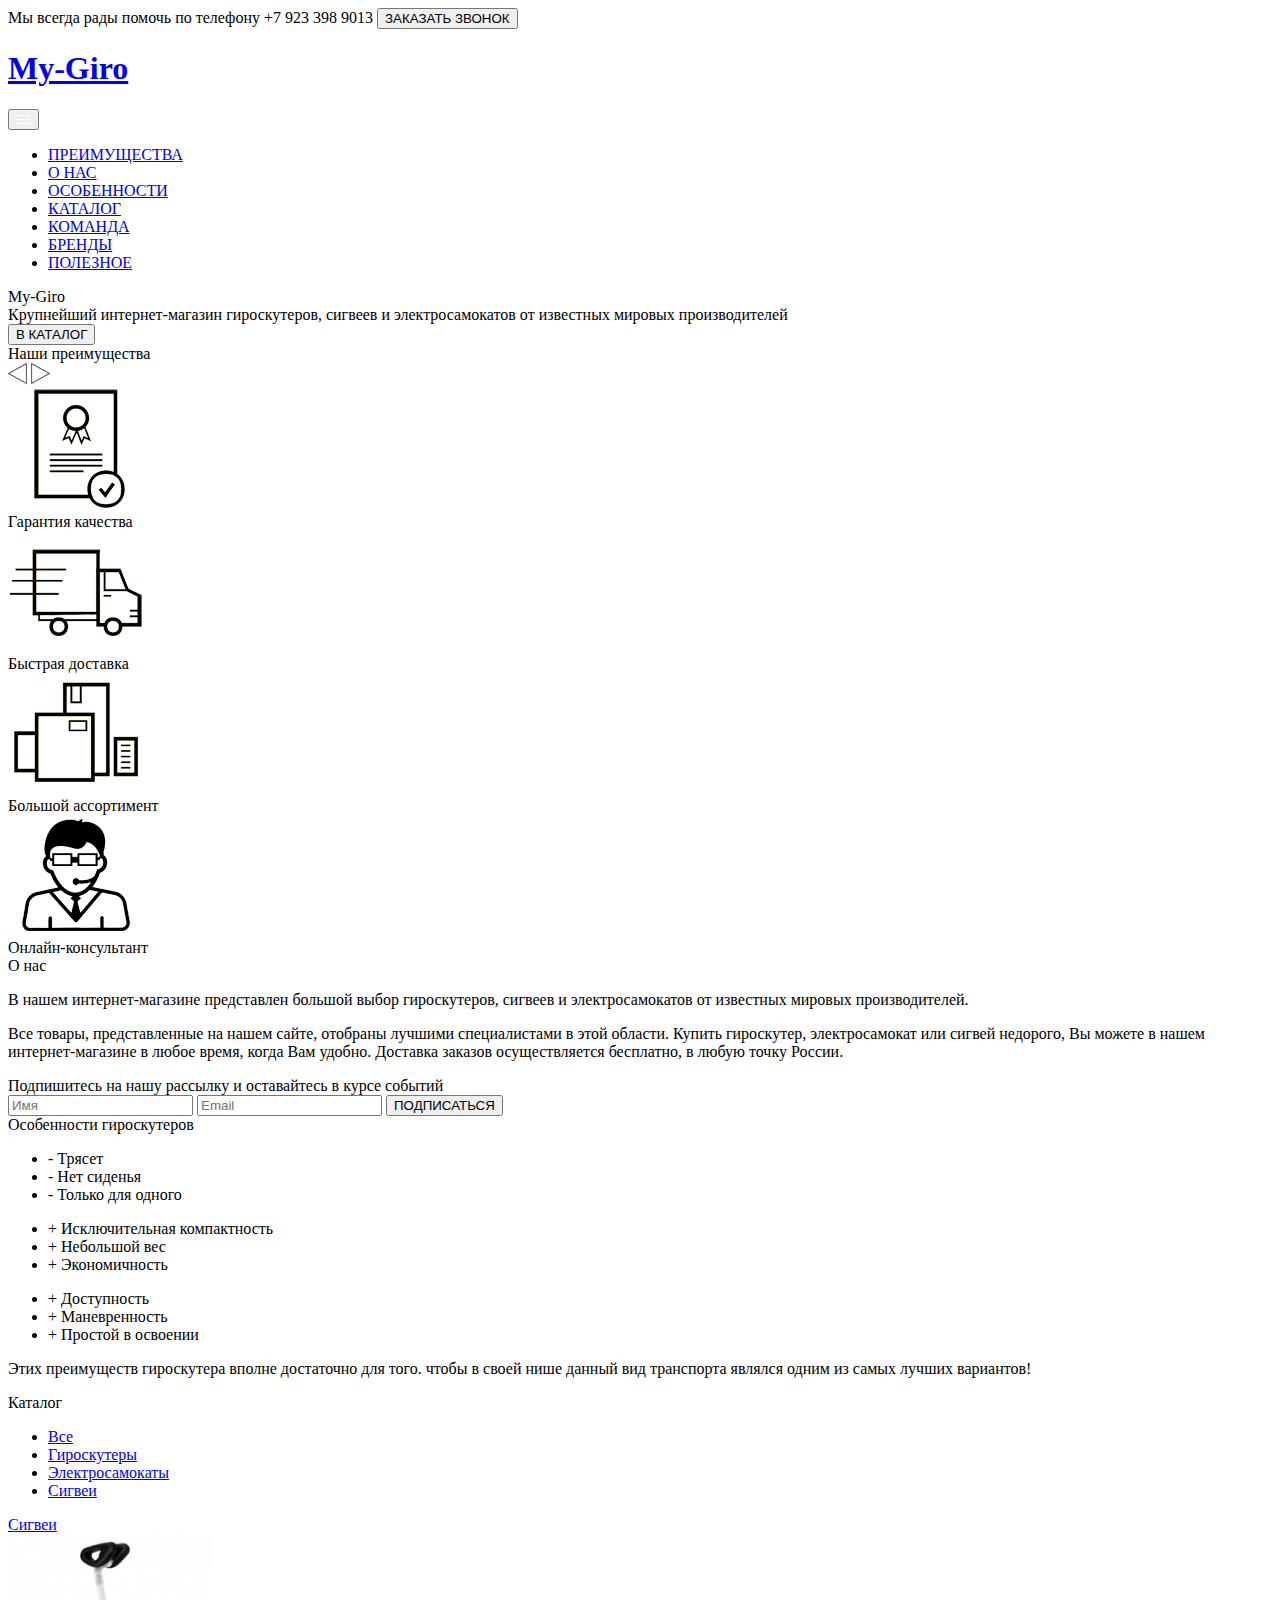
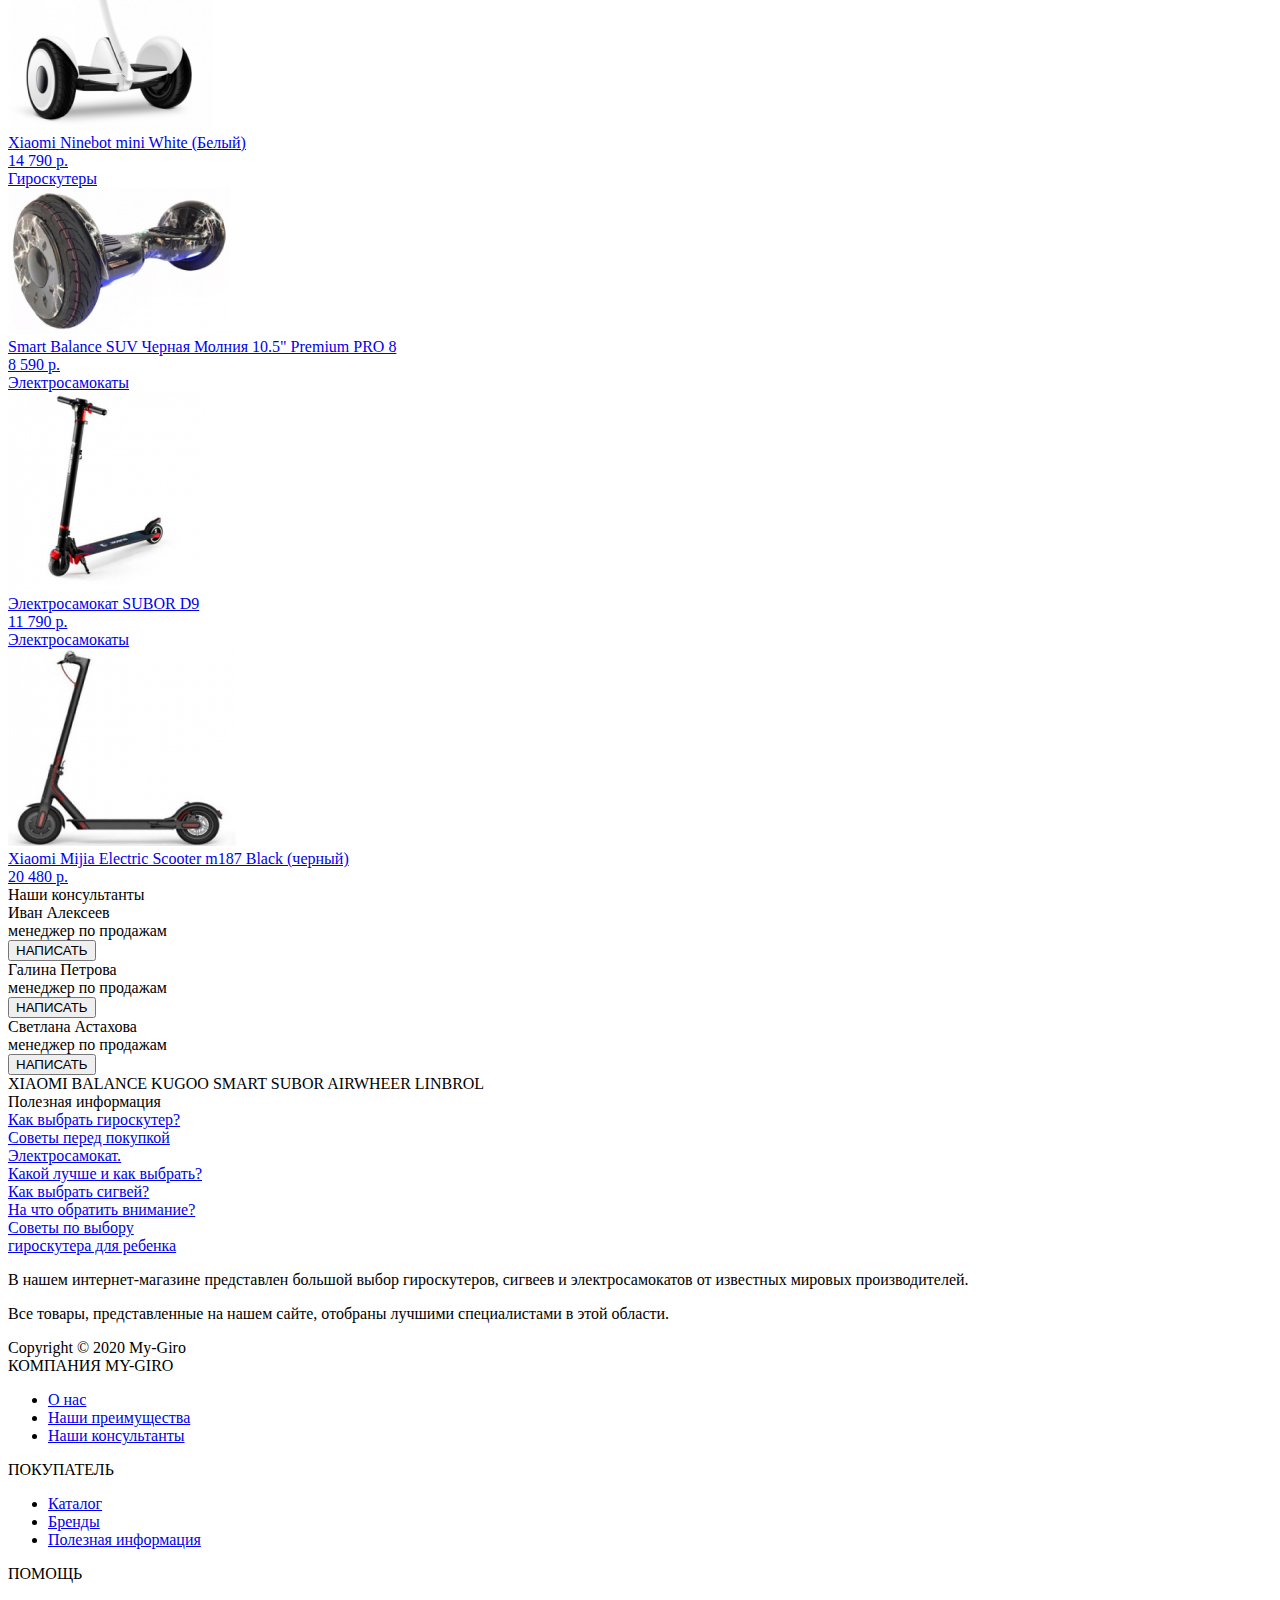
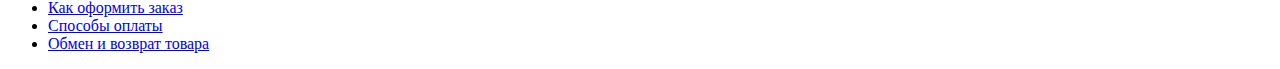
==== index.html @ ec03e269 "main" ====
<!DOCTYPE html>
<html lang="ru">

<head>
    <meta charset="UTF-8">
    <meta http-equiv="X-UA-Compatible" content="IE=edge">
    <meta name="viewport" content="width=device-width, initial-scale=1.0">
    <title>My-Giro</title>
    <link rel="preconnect" href="https://fonts.googleapis.com">
    <link rel="preconnect" href="https://fonts.gstatic.com" crossorigin>
    <link href="https://fonts.googleapis.com/css2?family=Open+Sans:wght@300&display=swap" rel="stylesheet">
    <link rel="stylesheet" href="CSS/normalize.css">
    <link rel="stylesheet" href="CSS/style.css">
</head>

<body>
    <header class="header">
        <div class="shadows">
            <div class="head1 container">
                <span> Мы всегда рады помочь по телефону +7 923 398 9013</span>
                <a href="#"><button class="button-1 linked1">ЗАКАЗАТЬ ЗВОНОК</button></a>
            </div>
        </div>

        <div class="head2 container">
            <a class="LogoName" href="#">
                <h1>My-Giro</h1>
            </a>
            <nav class="new">
                <button class="m-menu">
                    <svg width="15" height="9" viewBox="0 0 15 9" fill="none" xmlns="http://www.w3.org/2000/svg">
                      <line y1="0.5" x2="15" y2="0.5" stroke="white"/>
                      <line y1="4.5" x2="15" y2="4.5" stroke="white"/>
                      <line y1="8.5" x2="15" y2="8.5" stroke="white"/>
                    </svg>
                  </button>
                <ul class="menu">
                    <li class="menu-item">
                        <a href="#Наши_преимущества" class="menu-link linked">ПРЕИМУЩЕСТВА</a>
                    </li>
                    <li class="menu-item">
                        <a href="#О_нас" class="menu-link linked">О НАС</a>
                    </li>
                    <li class="menu-item">
                        <a href="#Особенности_гироскутеров" class="menu-link linked">ОСОБЕННОСТИ</a>
                    </li>
                    <li class="menu-item">
                        <a href="#Каталог" class="menu-link linked">КАТАЛОГ</a>
                    </li>
                    <li class="menu-item">
                        <a href="#Наши_консультанты" class="menu-link linked">КОМАНДА</a>
                    </li>
                    <li class="menu-item">
                        <a href="#Бренды" class="menu-link linked">БРЕНДЫ</a>
                    </li>
                    <li class="menu-item">
                        <a href="#Полезная_информация" class="menu-link linked">ПОЛЕЗНОЕ</a>
                    </li>
                </ul>
            </nav>
        </div>
    </header>

    <main class="main">
        <section-1>
            <div class="background-gyro">
                <div class="text-1">
                    <div class="firm">My-Giro</div>
                    <div class="firm-description"> Крупнейший интернет-магазин гироскутеров, сигвеев и электросамокатов
                    от известных мировых производителей</div>
                    <div class="button-catalog">
                        <a href="#Каталог"><button class="button-2 linked2">В КАТАЛОГ</button></a>
                    </div>
                </div>
            </div>
        </section-1>


        <section-2>
            <div class="text-2 container"> 
                <a name="Наши_преимущества">Наши преимущества</a>
                <div>
                    <a href="#"><img class="vector" src="img/VectorLeft.png" alt=""></a>
                    <a href="#"><img class="vector" src="img/VectorRight.png" alt=""></a>
                </div>                
            </div>
            <div class="advantages container">
            <div>
             <img class="icon-img" src="img/kachestvo.png" alt="Гарантия">
            <div class="advantages-description">Гарантия качества</div>
             </div>
            <div>
                <img class="icon-img" src="img/dostavka.png" alt="Доставка">
            <div class="advantages-description">Быстрая доставка</div>
            </div>
            <div>
            <img class="icon-img" src="img/assortiment.png" alt="Ассортимент">
            <div class="advantages-description">Большой ассортимент</div>
            </div>
            <div>
            <img class="icon-img" src="img/consultant.png" alt="Консультант">
            <div class="advantages-description">Онлайн-консультант</div>
            </div>
            </div>
    </section-2>
        
 
    <section-3 class="section-3 container">  
        <div class="about-us"><a name ="О_нас">О нас</a></div>   

        <div class="description-about-us container">
        <p>В нашем интернет-магазине представлен большой выбор гироскутеров, сигвеев и электросамокатов от известных мировых производителей.</p>
        <p>Все товары, представленные на нашем сайте, отобраны лучшими специалистами в этой области. Купить
        гироскутер,
        электросамокат или сигвей недорого, Вы можете в нашем интернет-магазине в любое время, когда Вам удобно.
        Доставка заказов осуществляется бесплатно, в любую точку России.</p>
         </div>
    </section-3>

    <section-4  class="section-4">
        <div class="align container">
            <span class="mailing">
                Подпишитесь на нашу рассылку
                и оставайтесь в курсе событий
            </span>
            <div class="subscribe">
                <input type="text" class="EnterField" placeholder="Имя">
                <input type="text" class="EnterField" placeholder="Email">
                <a href="#"><button class="button-3">ПОДПИСАТЬСЯ</button> </a>
            </div>
        </div>
    </section-4>
        

    <section-5 class="container">
        <div>
        <a class="features" name="Особенности_гироскутеров">Особенности гироскутеров</a>
    </div>
    <div class="plus-and-minus">
        <div>
            <ul class="text-3">
                <li>- Трясет</li>
                <li>- Нет сиденья</li>
                <li>- Только для одного</li>
            </ul>
        </div>
        <div>
            <ul class="text-3">
                <li>+ Исключительная компактность</li>
                <li>+ Небольшой вес</li>
                <li>+ Экономичность</li>
            </ul>
        </div>
        <div>
            <ul class="text-3">
                <li>+ Доступность</li>
                <li>+ Маневренность</li>
                <li>+ Простой в освоении</li>
            </ul>
        </div>
    </div>
    <div class="description-features">
        <p>Этих преимуществ гироскутера вполне достаточно для
            того. чтобы в своей нише данный вид транспорта
            являлся одним из самых лучших вариантов!</p>
    </div>
    </section-5>
    
    <section-6 class="container">
        <div class="background-1">
            <div class="align-1">
                <a class="catalog" name="Каталог">Каталог</a>
                <ul class="menu-2">
                    <li class="menu-item"><a href="#" class="menu-font linked">Все</a></li>
                    <li class="menu-item"><a href="#" class="menu-font linked">Гироскутеры</a></li>
                    <li class="menu-item"><a href="#" class="menu-font linked">Электросамокаты</a></li>
                    <li class="menu-item"><a href="#" class="menu-font linked">Сигвеи</a></li>
                </ul>
            </div>
        </div>
        <div class="background-2">
            <div class="menu-product">
                <div class="product1 shadows-2 products">
                    <a href="#">
                        <div class="name-product align-4">Сигвеи</div>
                        <div class="img-product"><img src="img/1-1.png" alt=""></div>
                        <div class="description-product">Xiaomi Ninebot mini White (Белый)</div>
                        <div class="price-product">14 790 р.</div>
                    </a>
                </div>
                <div class="product2 shadows-2 products">
                    <a href="#">
                        <div class="name-product align-5">Гироскутеры</div>
                        <div class="img-product img2"><img src="img/1-2.png" alt=""></div>
                        <div class="description-product">Smart Balance SUV Черная Молния 10.5" Premium PRO 8</div>
                        <div class="price-product">8 590 р.</div>
                    </a>
                </div>
                <div class="product2 shadows-2 products">
                    <a href="#">
                        <div class="name-product align-6">Электросамокаты</div>
                        <div class="img-product"><img src="img/1-3.png" alt=""></div>
                        <div class="description-product">Электросамокат SUBOR D9</div>
                        <div class="price-product">11 790 р.</div>
                    </a>
                </div>
                <div class="product3 shadows-2 products">
                    <a href="#">
                        <div class="name-product align-6">Электросамокаты</div>
                        <div class="img-product img4"><img src="img/1-4.png" alt=""></div>
                        <div class="description-product">Xiaomi Mijia Electric Scooter m187 Black (черный)</div>
                        <div class="price-product">20 480 р.</div>
                    </a>
                </div>
                
            </div>
        </div>
    </section-6>
    
    <section-7 class="container ">
        <div>
            <a class="text-2" name="Наши_консультанты">Наши консультанты</a>
        </div>
        <div class="consultant">
            <div class="people">
                <div class="photo-consultant bg-1"></div>
                <div class="information-consultant">
                        <div>Иван Алексеев</div>
                        <div class="position-consultant">менеджер по продажам</div>
                        <a href="#"><button class="button-4 linked4">НАПИСАТЬ</button></a>
                </div>
            </div>
            <div class="people">
                <div class="photo-consultant bg-2"></div>
                    <div class="information-consultant">
                    <div> Галина Петрова</div>
                        <div class="position-consultant">менеджер по продажам</div>
                        <a href="#"> <button class="button-4 linked4">НАПИСАТЬ</button></a>
                    </div>
            </div>
            <div class="people">
                <div class="photo-consultant bg-3"></div>
                <div class="information-consultant">
                    <div>Светлана Астахова</div>
                    <div class="position-consultant">менеджер по продажам</div>
                    <a href="#"> <button class="button-4 linked4">НАПИСАТЬ</button></a>
                </div>
            </div>
        </div> 
    </section-7>

    <section-8 class="brend">
        <a name="Бренды"></a>
        <span>XIAOMI</span>
        <span>BALANCE</span>
        <span>KUGOO</span>
        <span>SMART</span>
        <span>SUBOR</span>
        <span>AIRWHEER</span>
        <span>LINBROL</span>
    </section-8>

    <section-9 class="container">
        <div>
            <a class="info" name="Полезная_информация">Полезная информация</a>
        </div>
        <div class="useful-info">
            <a href="#"> <div class="bg1">
                <div class="text-info">
                    <div>Как выбрать гироскутер?</div>
                    <div>Советы перед покупкой</div>
                </div>
            </div></a>
            <a href="#"><div class="bg2">
                <div class="text-info">
                    <div>Электросамокат.</div>
                    <div>Какой лучше и как выбрать?</div>
                </div>
            </div></a>
            <a href="#"><div class="bg3">
                <div class="text-info">
                    <div>Как выбрать сигвей?</div>
                    <div>На что обратить внимание?</div>
                </div>
            </div></a>
            <a href="#"> <div class="bg4">
                <div class="text-info">
                    <div>Советы по выбору</div>
                    <div>гироскутера для ребенка</div>
                </div>
            </div></a>
        </div>
    </section-9>
</main>


    <footer class="footer">   
        <div class="textleft">
            <div class="textone">
                <p>
                    В нашем интернет-магазине представлен большой
                    выбор гироскутеров, сигвеев и электросамокатов
                    от известных мировых производителей.</p> 
            </div>
            <div class="textone">
                <p>Все товары, представленные на нашем сайте,
                отобраны лучшими специалистами в этой области.</p>
                <div class="year">Copyright © 2020 My-Giro</div> 
            </div>
        </div>
        <div class="textright">
            
                <div class="paragraph-1">
                    <div class="footer-name">КОМПАНИЯ MY-GIRO</div>
                    <div class="footer-list">
                        <ul class="footer-menu">
                        <li class="footer-menu-item">
                            <a href="#О_нас" class="footer-menu-link linked">О нас</a>
                        </li>
                        <li class="footer-menu-item">
                            <a href="#Наши_преимущества" class="footer-menu-link">Наши преимущества</a>
                        </li>
                        <li class="footer-menu-item">
                            <a href="#Наши_консультанты" class="footer-menu-link">Наши консультанты</a>
                        </li>
                        </ul>
                    </div>
                </div>
                <div class="paragraph-1">
                    <div class="footer-name">ПОКУПАТЕЛЬ</div>
                    <div class="footer-list">
                    <ul class="footer-menu">
                        <li class="footer-menu-item">
                            <a href="#Каталог" class="footer-menu-link">Каталог</a>
                        </li>
                        <li class="footer-menu-item">
                            <a href="#Бренды" class="footer-menu-link">Бренды</a>
                        </li>
                        <li class="footer-menu-item">
                            <a href="#Полезная_информация" class="footer-menu-link">Полезная информация</a>
                        </li>   
                    </ul>
                    </div>
                </div>
                <div class="paragraph-1">
                    <div class="footer-name">ПОМОЩЬ</div>
                    <div class="footer-list">
                    <ul class="footer-menu">
                        <li class="footer-menu-item">
                            <a href="#" class="footer-menu-link">Как оформить заказ</a>
                        </li>
                        <li class="footer-menu-item">
                            <a href="#" class="footer-menu-link">Способы оплаты</a>
                        </li>
                        <li class="footer-menu-item">
                            <a href="#" class="footer-menu-link">Обмен и возврат товара</a>
                        </li>
                    </ul>
                    </div>
                </div>
                 
        </div>
          
    </footer>
    <script src="js/scripts.js"></script>
</body>
</body>
</html>
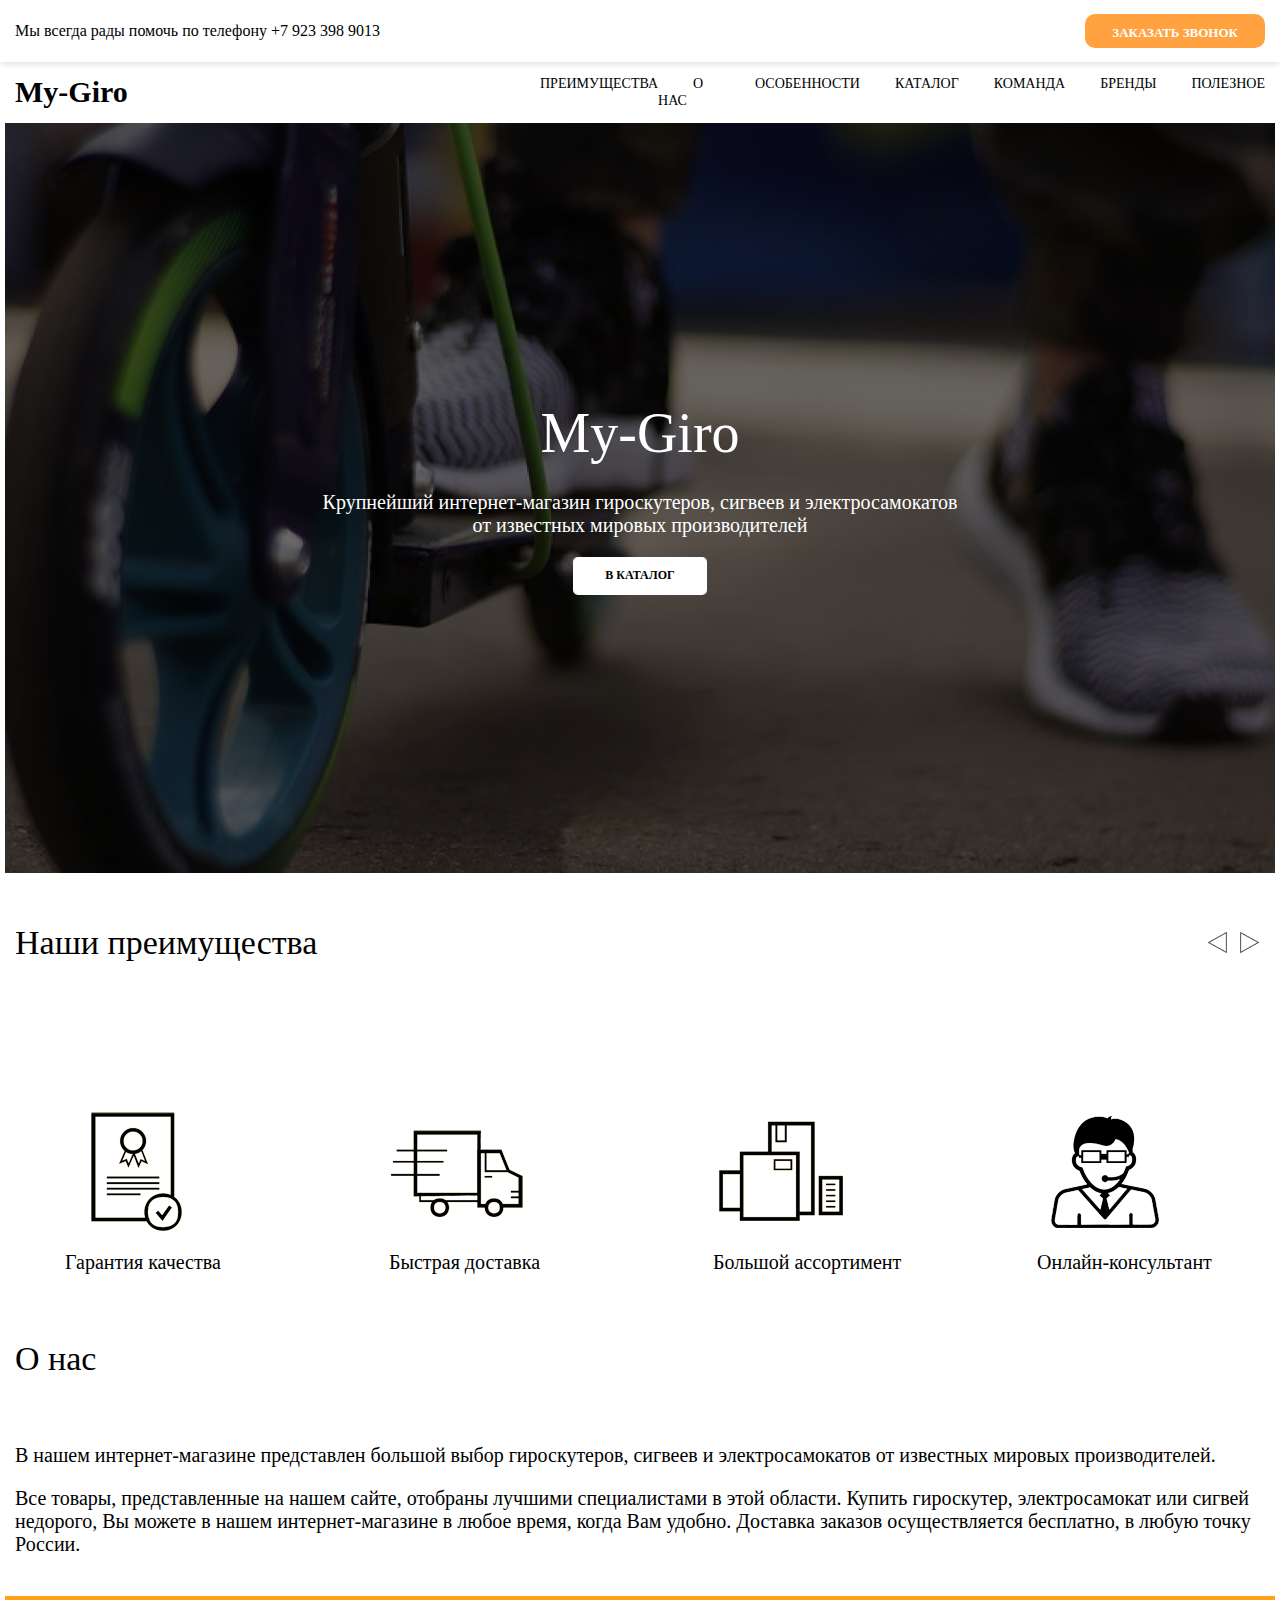
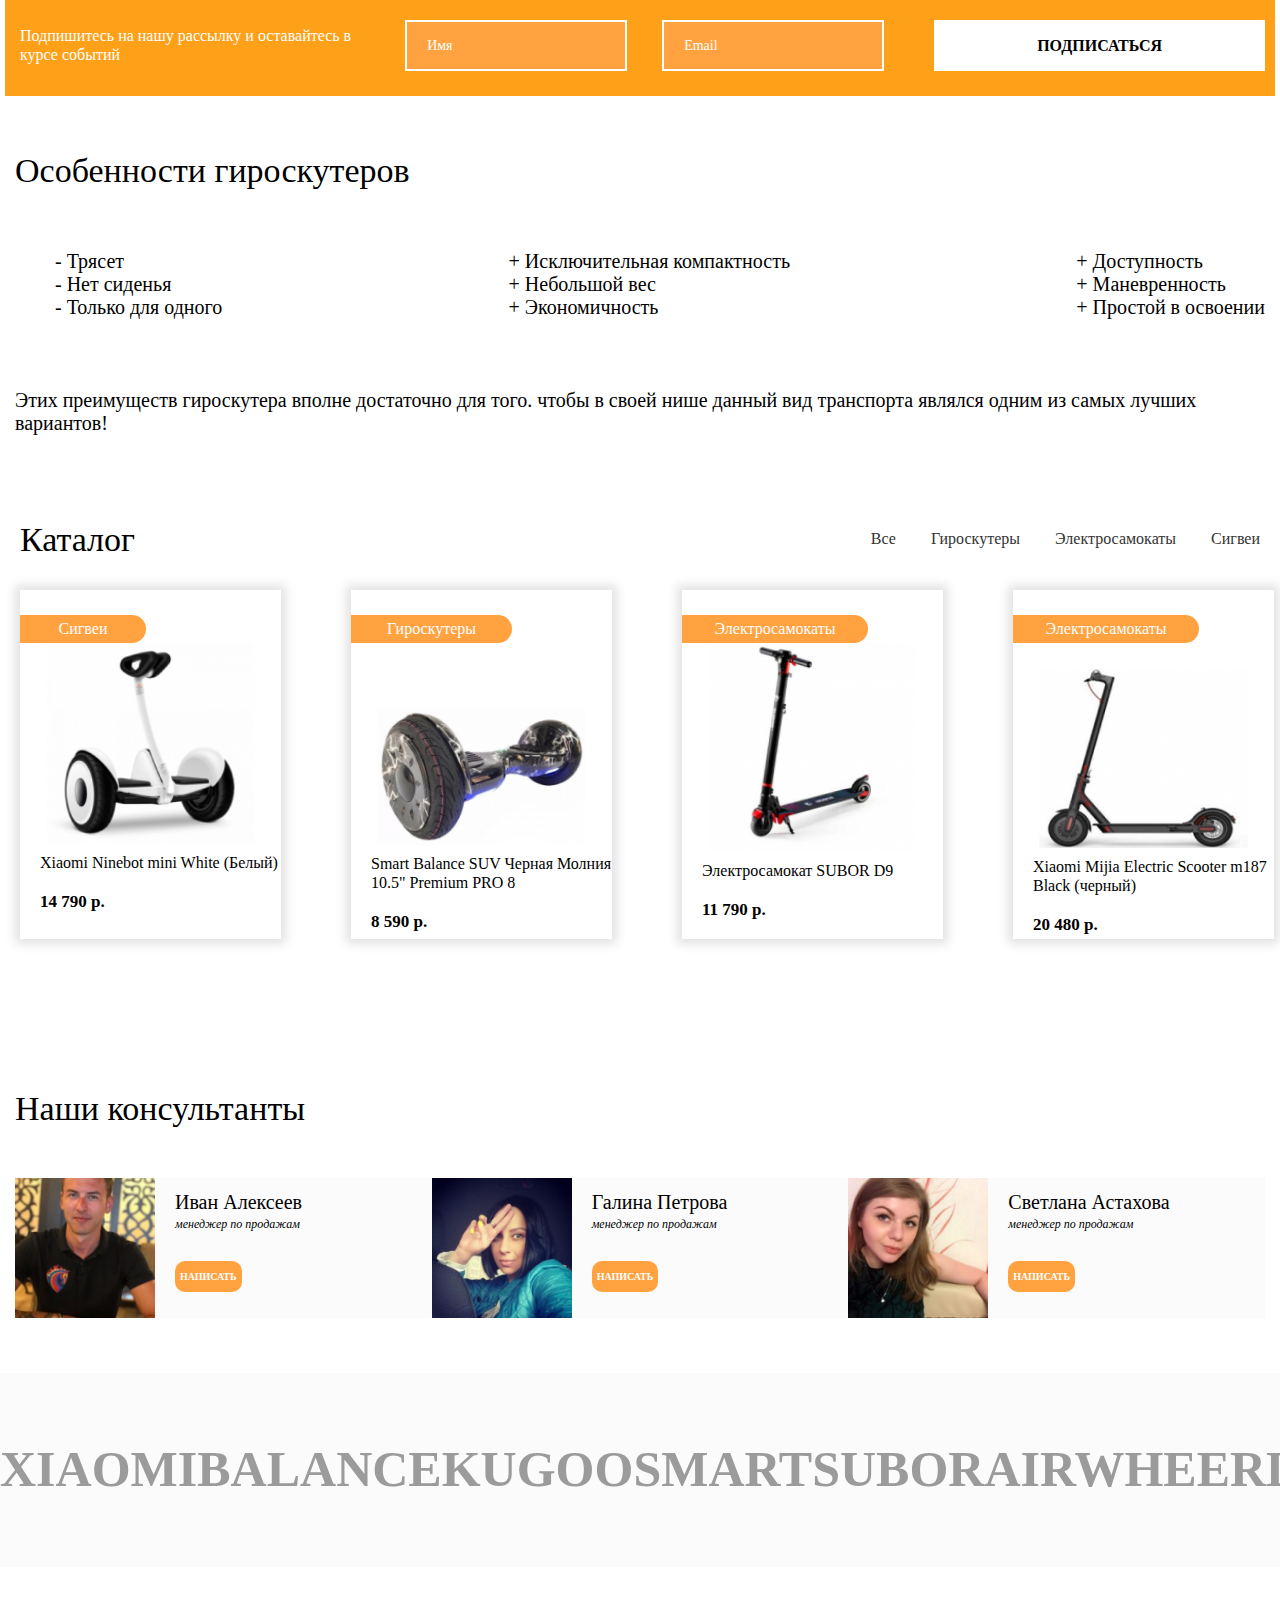
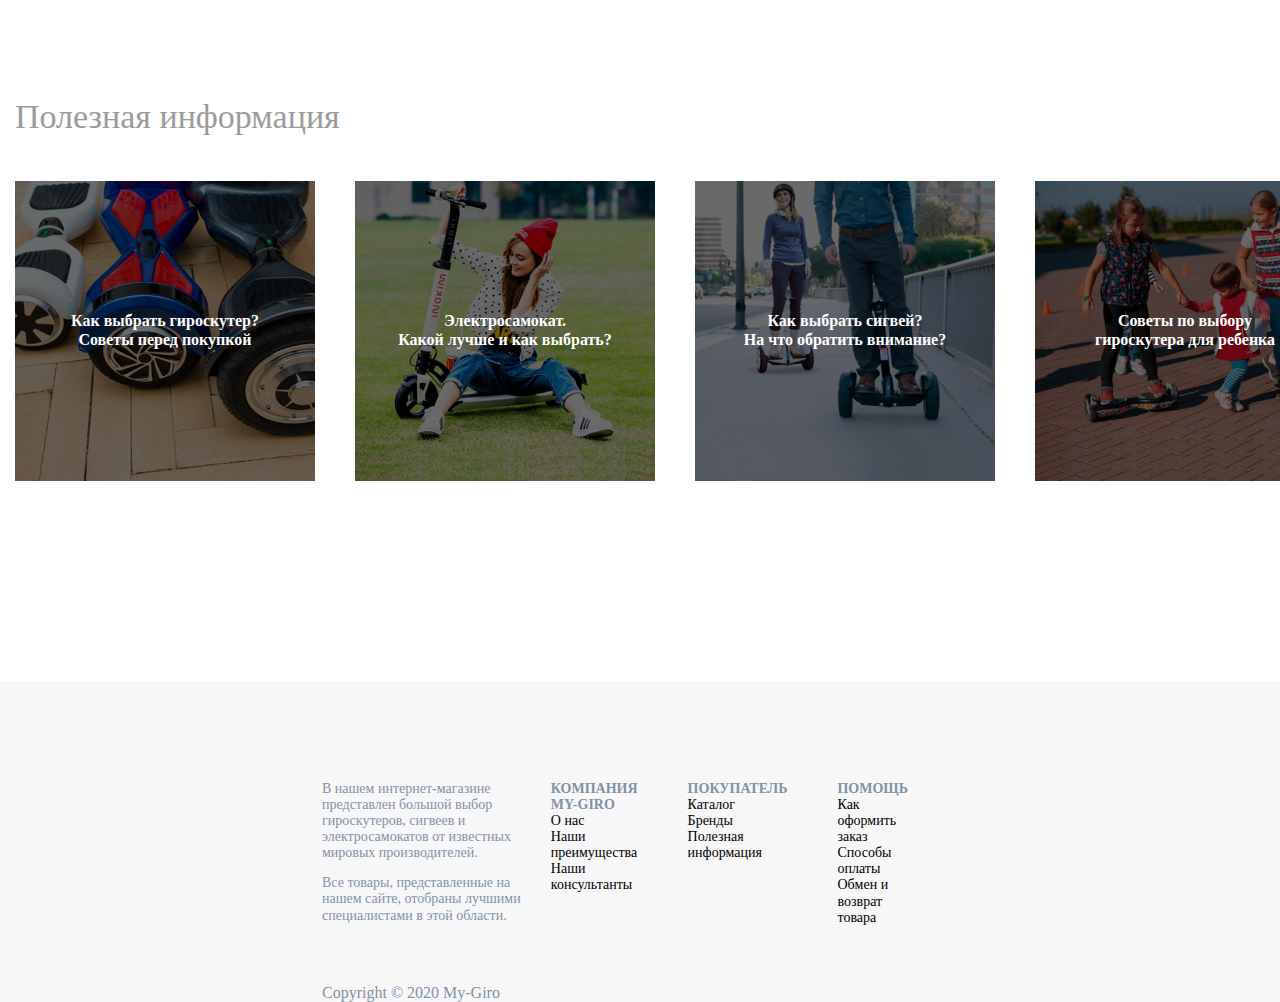
==== commit d3cbc0f9: "fix" ====
--- a/index.html
+++ b/index.html
@@ -9,8 +9,8 @@
     <link rel="preconnect" href="https://fonts.googleapis.com">
     <link rel="preconnect" href="https://fonts.gstatic.com" crossorigin>
     <link href="https://fonts.googleapis.com/css2?family=Open+Sans:wght@300&display=swap" rel="stylesheet">
-    <link rel="stylesheet" href="CSS/normalize.css">
-    <link rel="stylesheet" href="CSS/style.css">
+    <link rel="stylesheet" href="/css/normalize.css">
+    <link rel="stylesheet" href="/css/style.css">
 </head>
 
 <body>
@@ -362,7 +362,7 @@
         </div>
           
     </footer>
-    <script src="js/scripts.js"></script>
+    <script src="/js/scripts.js"></script>
 </body>
 </body>
 </html>--- a/css/style.css
+++ b/css/style.css
@@ -0,0 +1,839 @@
+* {
+    box-sizing: border-box;
+}
+
+body {
+    font-family: 'Segoe UI';
+    background-color: #fff;
+}
+
+.m-menu {
+    display: none;
+}
+.container {
+    margin: auto;
+    display: block;
+    max-width: 1250px;
+    width: 100%;
+}
+
+/* header */
+.button-1 {
+    background-color: #ffa23f;
+    border-radius: 10px;
+    border: 2px solid #ffa23f;
+    color: white;
+    padding: 10px 25px;
+    font-weight: bold;
+    font-size: 13px;
+    max-height: 34px;
+    transition: 0.3s;
+}
+
+.shadows {
+    box-shadow: 0 3px 5px #e6e6e6;
+}
+
+.head1 {
+    padding: 20px 0px;
+    display: flex;
+    align-items: center;
+    justify-content: space-between;
+    max-height: 62px;
+    font-size: 16px;
+}
+
+.head2 {
+    display: flex;
+    align-items: center;
+    max-height: 61px;
+    font-size: 14px;
+}
+
+
+.LogoName {
+    color: #000;
+    text-decoration: none;
+    margin-right: auto;
+    list-style-type: none;
+}
+.menu {
+    list-style-type: none;
+    display: flex;
+    margin: 0;
+    font-size: 14px;
+    width: 800px;
+}
+h1{
+    font-size: 30px;
+}
+.menu-item a {
+    margin-left: 35px;
+    text-decoration: none;
+    color: #000;
+}
+
+/* section1 */
+.background-gyro {
+    background: linear-gradient(rgba(0, 0, 0, 0.582), rgba(0, 0, 0, 0.582)), #fff url("../img/main.png") no-repeat center top / cover;
+    margin: auto;
+    height: 750px;
+    margin-left: 5px;
+    margin-right: 5px;
+    display: flex;
+}
+
+.firm {
+    text-align: center;
+    font-size: 56px; 
+    color: rgb(255, 255, 255);
+}
+
+.text-1 {
+    margin: auto;
+}
+
+.button-catalog{
+    display: flex;
+    justify-content: center;
+}
+.button-2 {
+    background-color: #ffffff;
+    border-radius: 5px;
+    border: 2px solid #fff;
+    color: rgb(0, 0, 0);
+    padding: 10px 30px;
+    font-weight: bold;
+    font-size: 12px;
+    transition: 0.3s;
+}
+
+.firm-description{
+    text-align: center;
+    color: rgb(255, 255, 255);
+    margin-top: 25px;
+    margin-bottom: 20px;
+    font-size: 20px;
+    font-weight: 300;
+    max-width: 655px;
+}
+
+/* section2 */
+.text-2{
+    font-size: 34px;
+    font-weight: 200;
+    margin: auto;
+    display: flex;
+    padding: 50px 0px;
+    justify-content: space-between;
+}
+.advantages {
+    padding-top: 100px;
+    padding-left: 50px;
+    margin: auto;
+    display: flex;
+
+}
+
+.advantages-description {
+    margin-top: 15px;
+    font-size: 20px;  
+    font-weight: 200;
+}
+
+.vector {
+    margin-right: 5px;
+}
+
+.icon-img{
+    padding-right: 188px;
+}
+
+/* section3 */
+.section-3 {
+    margin: auto;
+    margin-bottom: 20px;
+}
+
+.about-us{
+    display: block;
+    padding: 65px 0px;
+    padding-bottom: 65px;
+    font-size: 34px;
+    font-weight: 200;
+}
+.description-about-us p{
+    padding-bottom: 20px;
+    margin: auto;
+    font-size: 20px;
+}
+
+/* section4 */
+.section-4 {
+    background: #FFA019;
+    margin: auto;
+    height: 100px;
+    margin-left: 5px;
+    margin-right: 5px;
+    display: flex;
+}
+
+.align {
+    display: flex;
+    margin: auto;
+    align-items: center;
+}
+
+.mailing{
+    color:white;
+    text-decoration: none;
+    margin-right: auto;
+    margin-left: 5px;
+}
+
+.subscribe {
+    display: flex;
+    margin: 0;
+    max-height: 94px;
+}
+
+.EnterField {
+    max-height: 51px;
+    margin-left: 35px;
+    background-color: #ffa23f;
+    border: 2px solid white;
+    color: white;
+    padding: 7px 20px;
+    color: white;   
+    font-size: 14px;
+}
+
+.button-3 {
+    max-height: 51px;
+    max-width: 350px;
+    background-color: white;
+    border: 3px solid white;
+    color: black;
+    padding: 14px 100px;
+    font-weight: bold;
+    margin-left: 50px;
+}
+
+/* section5 */
+.features{
+    display: block;
+    margin-top: 55px;
+    font-size: 34px;
+    font-weight: 200;
+}
+
+.plus-and-minus {
+    margin: auto;
+    display: flex;
+    justify-content: space-between;
+    margin-top: 40px;
+    margin-bottom: 30px;
+    
+}
+.text-3{
+    list-style-type: none;
+    font-size: 20px;
+}
+
+.description-features p {
+    padding: 20px 0px;
+    margin: auto;
+    font-size: 20px;
+
+}
+
+/* section6 */
+.background-1 {
+    height: 100px;
+    margin-left: 5px;
+    margin-right: 5px;
+    display: flex;
+    margin-top: 35px;
+}
+.catalog{
+    font-size: 34px;
+    font-weight: 200;
+}
+.align-1 {
+    margin: auto; 
+    display: flex;
+    justify-content: space-between; 
+    width: 100%;  
+    align-items: center;
+}
+.background-2{
+    margin-left: 5px;
+    margin-right: 5px;
+    display: flex; 
+}
+.menu-2 {
+    list-style-type: none;
+    display: flex;
+    margin: 0;
+}
+.menu-2 a{
+    color: rgb(51, 51, 51);
+}
+.products{
+    width: 261px;
+    height: 349px;
+}
+.product1{
+    background: #ffffff ;
+    margin-right: 70px;
+}.product1 a{
+    color: #000;
+}
+.product2 {
+    background: #ffffff ;
+    margin-right: 70px;
+}
+.product2 a{
+    color: #000;
+}
+.product3{
+    background: #ffffff ;
+    margin-right: 70px;
+}
+.product3 a{
+    color: #000;
+}
+.menu-product{
+    display: flex;
+    margin-bottom: 100px;
+}
+
+.menu-product a{
+    text-decoration: none;
+}
+.img-product img{
+    margin: auto;
+    width: 80%; 
+    display: flex;
+}
+.img2{
+    margin-top: 65px;
+}
+
+.img4{
+    margin-top: 25px;
+}
+.shadows-2{
+    box-shadow:  0px 0px 10px 5px #e2e2e2; 
+}
+.name-product {
+    background: #ffa23f;
+    text-align: center;
+    padding: 5px;
+    border-radius: 0 20px 20px 0;
+    margin-top: 25px;
+    font-size: 16px;
+}
+.align-4{
+    margin-right: 135px;
+    color: #FFF;
+}
+.align-5{
+    margin-right: 100px;
+    color: #FFF;
+}
+.align-6{
+    margin-right: 75px;
+    color: #FFF;
+}
+.description-product{
+    margin-top: 10px;
+    margin-left: 20px;
+    font-size: 16px;
+}
+.price-product{
+    margin-top: 20px;
+    margin-left: 20px;
+    font-weight: bold;
+    font-size: 17px;
+}
+
+/* section7 */
+.consultant{
+    background-color:#FBFBFB;
+    margin: auto; 
+    display: flex;
+    width: 100%; 
+    margin-bottom: 55px;
+}
+.people{
+    margin: auto; 
+    display: flex;
+    width: 100%; 
+}
+.bg-1{
+    background: #FFF url("../img/Vanya.png") no-repeat center top / cover ; 
+    display: flex; 
+    height: 140px; 
+    width: 140px;
+}
+.bg-2{
+    background: #FFF url("../img/Galya.png") no-repeat center top / cover ; 
+    display: flex; 
+    height: 140px; 
+    width: 140px;
+}
+.bg-3{
+    background: #FFF url("../img/Sveta.png") no-repeat center top / cover ; 
+    display: flex; 
+    height: 140px; 
+    width: 140px;
+}
+.button-4{
+    margin-top: 29px;
+    background-color: #ffa23f; 
+    border: 0;
+    border-radius: 10px;
+    color: rgb(255, 255, 255); 
+    padding: 10px 5px; 
+    font-weight: 700;
+    font-size: 10px;
+}
+.information-consultant{
+    padding-left:  20px;;
+    padding-top: 13px;
+    width: 194px;
+    font-size: 20px;
+}
+.position-consultant{
+    margin-top: 4px;
+    font-size: 12px;
+    font-style: italic;
+    font-weight: 300;
+}
+
+/* section8 */
+.brend {
+    align-items: center;
+    justify-content: space-around;
+    display: flex;
+    width: 100%;
+    height: 194px;
+    margin-bottom: 130px;
+    background: #FBFBFB;
+}
+
+.brend span {
+    color: #9B9B9B;
+    font-size: 50px;
+    font-weight: 700;
+}
+
+
+/* section9 */
+
+.info{
+    color: #9B9B9B;
+    font-size: 34px;
+}
+.useful-info{
+    margin: auto; 
+    display: flex;
+    margin-top: 45px;
+    margin-bottom: 30px;
+}
+.bg1{
+    background: linear-gradient(rgba(0, 0, 0, 0.582), rgba(0, 0, 0, 0.582)), #FFF url("../img/2-1.png") no-repeat center top / cover ; 
+    display: flex; 
+    height: 300px; 
+    width: 300px;
+}
+.bg2{
+    background: linear-gradient(rgba(0, 0, 0, 0.582), rgba(0, 0, 0, 0.582)), #FFF url("../img/2-2.png") no-repeat center top / cover ; 
+    margin-left: 40px;
+    display: flex; 
+    height: 300px; 
+    width: 300px;
+}
+.bg3{
+    background: linear-gradient(rgba(0, 0, 0, 0.582), rgba(0, 0, 0, 0.582)), #FFF url("../img/2-3.png") no-repeat center top / cover ; 
+    margin-left: 40px;
+    display: flex; 
+    height: 300px; 
+    width: 300px;
+}
+.bg4{
+    background: linear-gradient(rgba(0, 0, 0, 0.582), rgba(0, 0, 0, 0.582)), #FFF url("../img/2-4.png") no-repeat center top / cover ; 
+    margin-left: 40px;
+    display: flex; 
+    height: 300px; 
+    width: 300px;
+}
+.useful-info a{
+    text-decoration: none;
+}
+.text-info{
+    margin: auto; 
+    text-align: center;
+    color: #ffffff;
+    font-weight: 700;
+}
+
+
+/*footer*/
+.footer{
+    background-color: #f7f7f7;
+    margin: auto; 
+    display: flex; 
+    padding: 0 322px;
+    justify-content: space-between; 
+    color:#8191A6;
+    margin-top: 200px;
+    padding-top: 100px;
+}
+.textleft{
+    width: 365px;
+}
+.textone p{
+    font-size: 14px;
+    margin-top: 0;    
+}
+.year{
+    margin-top: 60px;
+}
+.textright{
+    display: flex;
+    justify-content: space-between;
+}
+.textsecond{
+    font-size: 14px;   
+    padding-right: 56px;
+}
+.footer-name{
+    font-size: 14px; 
+}
+.footer-menu-link {
+    color: #000;
+    text-decoration: none;
+}
+.footer-menu{
+    list-style-type: none;
+    font-size: 14px; 
+    margin: 0;
+    padding: 0;
+}
+.paragraph-1{
+    margin-right: 50px;
+}
+.footer-name{
+    font-weight: bold;
+}
+
+
+/* link */
+.linked:hover{
+    background-color: #ffa23f;
+    color: white;
+    border-radius: 5px;
+    border: 2px solid #ffa23f;
+}
+
+.linked1:hover{
+    background-color: #ffffff00;
+    color: rgb(0, 0, 0);
+    border-radius: 5px;
+    border: 2px solid #ffa23f;
+}
+
+.linked2:hover{
+    background-color: #ffffff00;
+    color: rgb(255, 255, 255);
+    border-color: #ffa23f;
+}
+
+.linked3:hover{
+    color: #ffa23f;
+    border-color: #ffffff;
+}
+
+.linked4:hover{
+    background-color: #ffffff00;
+    color: #000000;
+}
+
+::placeholder{
+    color:white;
+}
+
+
+@media (max-width: 768px) {
+    .container {
+        max-width: 560px;
+        width: 95%;
+      }
+      .body{
+        margin-left: 5px;
+        margin-right: 5px;
+      }
+    .head1{
+        font-size:11px;
+    }
+    .button-1{
+       padding: 7px 10px;
+       font-size: 9px;
+       font-weight: 500;
+    }
+    .head2 h1{
+        font-size: 15px;
+    }
+    .menu {
+        position: absolute;
+        left: 0;
+        top: 120px;
+        padding: 20px;
+        margin-left: 120px;
+        flex-direction: column;
+        background-color: #ffa23f;
+        z-index: 9;
+        border-radius: 10px;
+        opacity: 0;
+        visibility: hidden;
+        transform: translateY(-100%);
+        transition: opacity 0.5s, transform 0.5s;
+        width: 280px;
+      }
+    
+      .menu-item:not(:last-child) {
+        margin-bottom: 10px;
+      }
+    
+      .m-menu {
+        background-color: #ffa23f;
+        border: none;
+        display: block;
+        height: 30px;
+        width: 30px;
+        margin-left: 20px;
+        cursor: pointer;
+      }
+    
+      .is-open {
+        opacity: 1;
+        visibility: visible;
+        transform: translateY(0);
+      }
+
+    .menu-item a {
+        margin-left: 15px;
+    }
+
+    .background-gyro {
+        height: 500px;        
+    }
+
+    .firm {
+        font-size: 30px;
+    }
+
+    .firm-description {
+        margin-top: 15px;
+        margin-bottom: 20px;
+        font-size: 15px;
+    }
+
+    .text-2{
+        font-size: 25px;
+    }
+    .advantages{
+        padding-top: 20px;  
+        padding-left: 0; 
+        flex-wrap: wrap;
+        flex-direction: row-reverse
+    }
+    .icon-img{
+        height: 80px;
+    }
+    .advantages-description{
+        font-size:15px;
+    }
+    .section-3 {
+        font-size: 15px;
+        margin: auto;
+        margin-top: 5px;
+        margin-bottom: 5px;
+    }
+    .about-us{
+        padding-bottom: 20px;
+        font-size: 25px;
+    }
+    .mailing{
+        font-size: 15px;
+    }
+    .section-4{
+        height: 150px;
+
+    }
+    .subscribe {
+        margin-bottom: 20px;
+        flex-wrap: wrap;
+    }
+    .button-3
+    {
+        padding: 5px 15px;
+        margin-top: 10px;
+        font-size: 10px;
+    }
+    .EnterField {
+        width: 130px;
+        margin-bottom: 10px;
+    }
+
+    .section-4 {
+        font-size: 18px;
+        margin: auto;
+        display: flex;
+        margin-top: 60px;
+        margin-bottom: 10px;
+    }
+    .features{
+        font-size: 25px;
+    }
+    .plus-and-minus {
+        margin-top: 30px;
+        margin-bottom: 20px;
+        flex-direction: column;
+    }
+    .text-3{
+        font-size: 15px;
+    }
+    
+
+    .menu-2 {
+        list-style-type: none;
+        display: flex;
+        margin: 0;
+    }
+
+    .menu-2 a {
+        color: rgb(51, 51, 51);
+    }
+
+    .product1,
+    .product2,
+    .product3 {
+        flex-wrap: wrap;
+        justify-content: center;
+        font-size: 10px;
+    }
+
+    .img-product img {
+        width: 100%;
+    }
+
+    .align-4,
+    .align-5,
+    .align-6 {
+        margin-right: 50px;
+    }
+
+    .section-6 {
+        font-size: 18px;
+        margin: auto;
+        display: flex;
+        margin-top: 30px;
+        margin-bottom: 20px;
+        flex-wrap: wrap;
+    }
+
+    .consultant,
+    .people {
+        margin: auto;
+        display: flex;
+        width: 100%;
+        flex-wrap: wrap;
+        justify-content: center;
+        gap: 20px;
+    }
+
+    .bg-1,
+    .bg-2,
+    .bg-3 {
+        margin: auto;
+        display: flex;
+        height: 120px;
+        width: 120px;
+    }
+
+    .information-consultant {
+        padding: 0px;
+        width: 160px;
+    }
+
+    .name-consultant {
+        font-size: 16px;
+    }
+
+    .position-consultant {
+        margin-top: 2px;
+        font-size: 9px;
+    }
+
+    .section-7 {
+        font-size: 18px;
+        margin: auto;
+        display: flex;
+        margin-top: 30px;
+        margin-bottom: 20px;
+        flex-wrap: wrap;
+    }
+
+    .brend {
+        margin: auto;
+        font-size: 25px;
+        display: flex;
+        overflow-x: auto;
+        background-color: #f8f8f8;
+        padding: 20px 0px;
+    }
+
+    .brend span {
+        padding: 0px 10px;
+    }
+    .useful-info {
+        flex-wrap: wrap;
+        justify-content: center;
+        gap: 10px;
+
+    }
+    .bg1{
+        height: 150px;
+        width: 150px;
+        margin-left: 10px;
+    }
+    .bg2{
+        height: 150px;
+        width: 150px;
+        margin-left: 10px;
+    }
+    .bg3{
+        height: 150px;
+        width: 150px;
+        margin-left: 10px;
+    }
+    .bg4{
+        height: 150px;
+        width: 150px;
+        margin-left: 10px;
+    }
+    .footer{
+        padding: 30px 10px;
+        flex-wrap: wrap;
+        margin-top: 40px;
+    }
+    .year{
+        margin-top: 20px;
+    }
+    .textright{
+        margin-top: 50px;
+    }
+}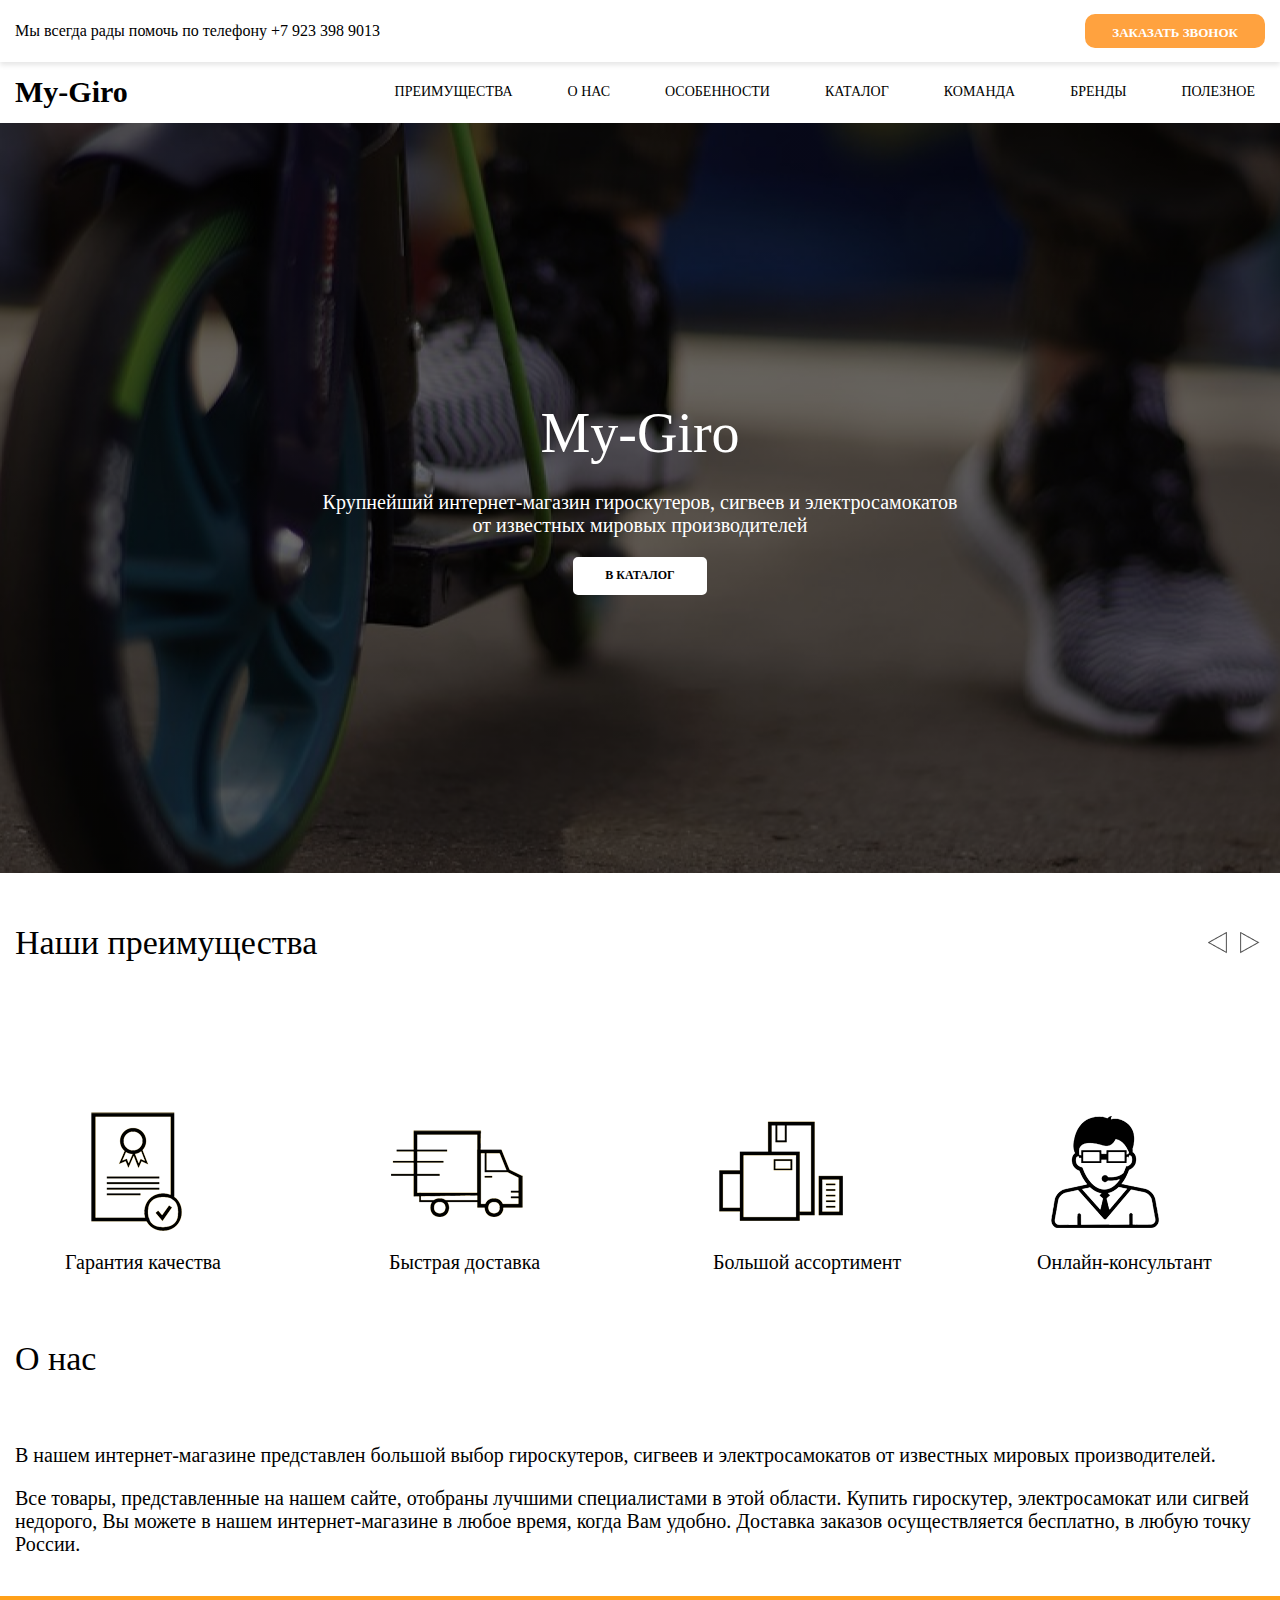
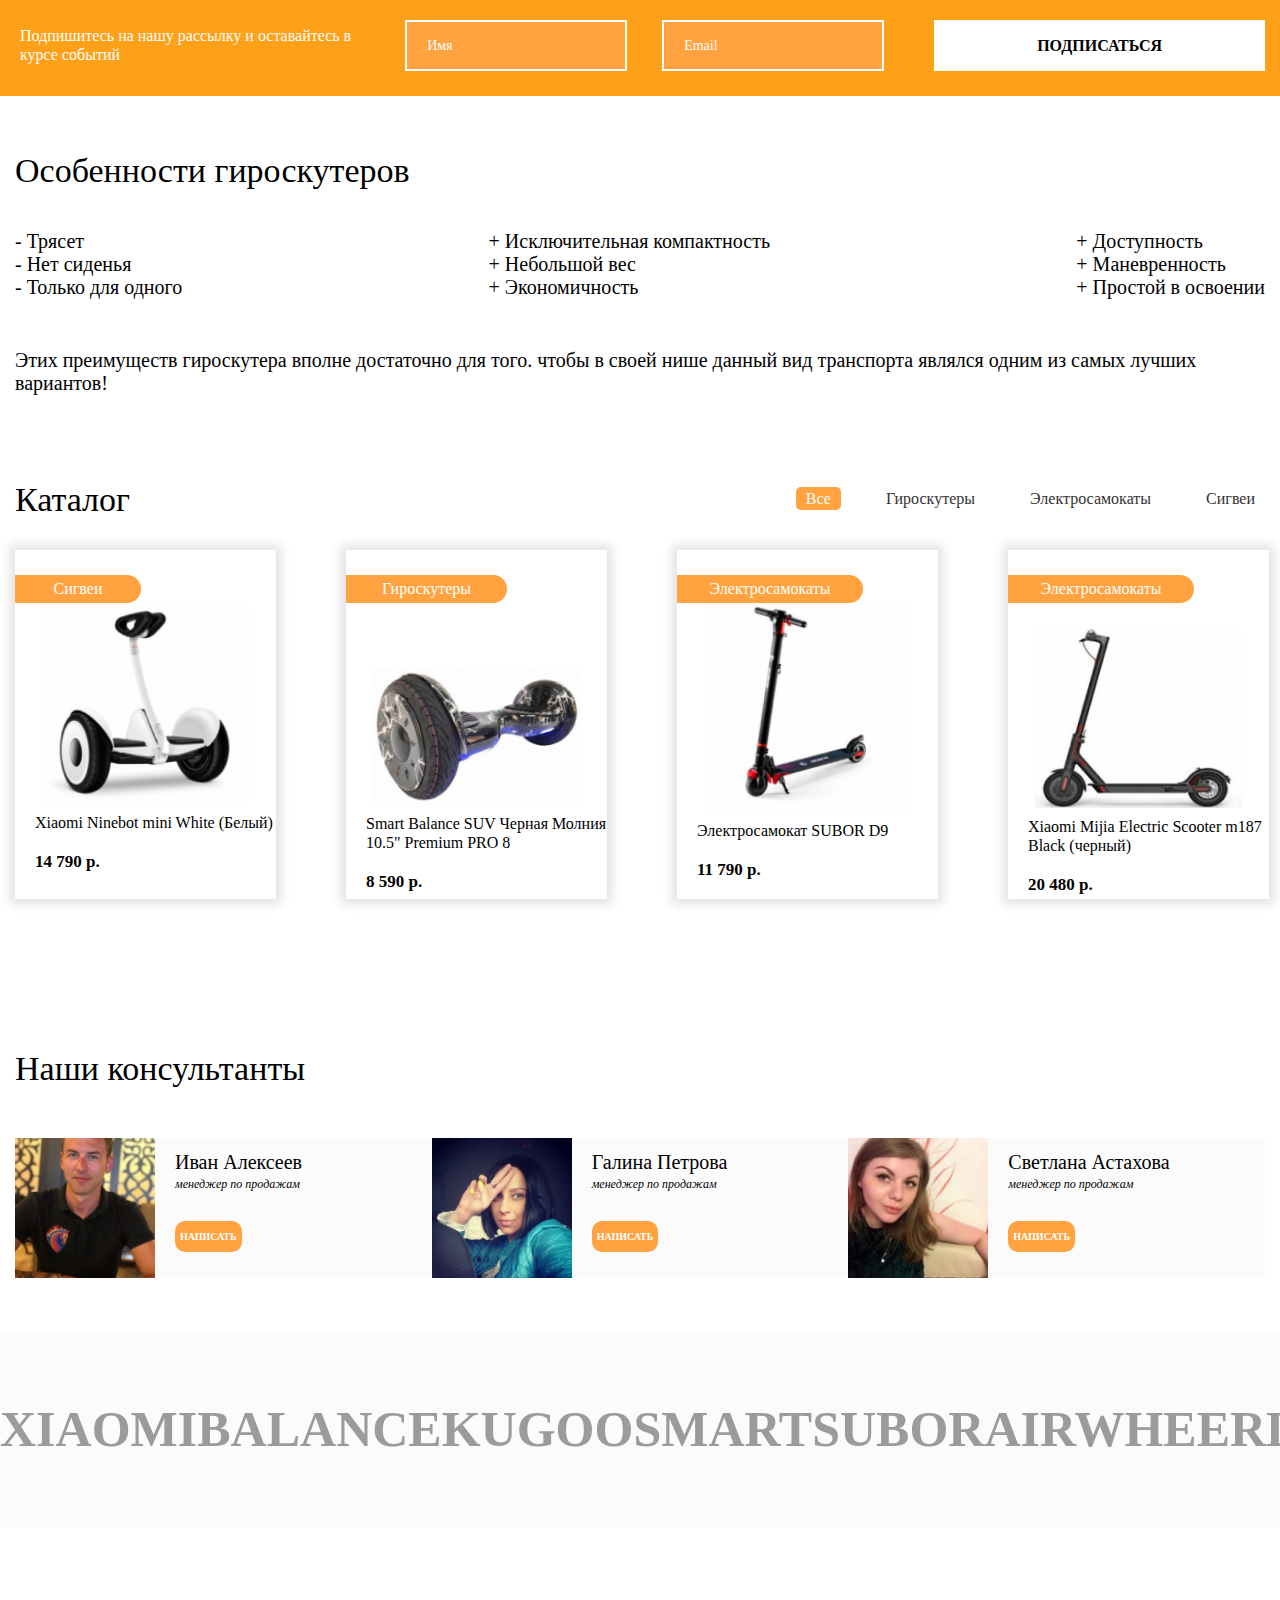
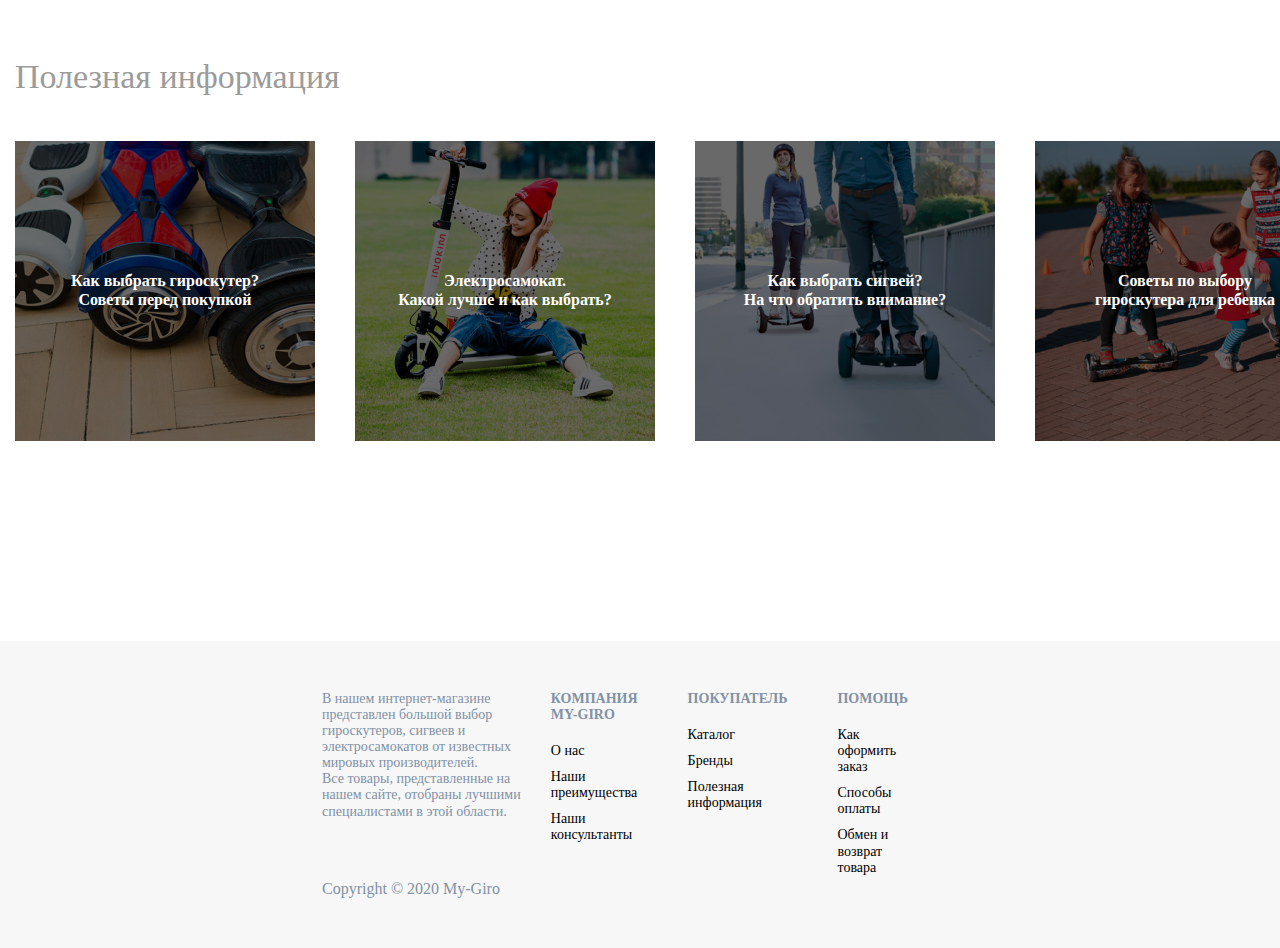
==== commit 4ca24e90: "upd" ====
--- a/index.html
+++ b/index.html
@@ -171,7 +171,7 @@
             <div class="align-1">
                 <a class="catalog" name="Каталог">Каталог</a>
                 <ul class="menu-2">
-                    <li class="menu-item"><a href="#" class="menu-font linked">Все</a></li>
+                    <li class="menu-item"><a href="#" class="menu-font linked active">Все</a></li>
                     <li class="menu-item"><a href="#" class="menu-font linked">Гироскутеры</a></li>
                     <li class="menu-item"><a href="#" class="menu-font linked">Электросамокаты</a></li>
                     <li class="menu-item"><a href="#" class="menu-font linked">Сигвеи</a></li>
@@ -315,7 +315,7 @@
                     <div class="footer-list">
                         <ul class="footer-menu">
                         <li class="footer-menu-item">
-                            <a href="#О_нас" class="footer-menu-link linked">О нас</a>
+                            <a href="#О_нас" class="footer-menu-link">О нас</a>
                         </li>
                         <li class="footer-menu-item">
                             <a href="#Наши_преимущества" class="footer-menu-link">Наши преимущества</a>
--- a/css/style.css
+++ b/css/style.css
@@ -1,5 +1,7 @@
 * {
     box-sizing: border-box;
+    margin: 0;
+    padding: 0;
 }
 
 body {
@@ -62,7 +64,7 @@
     display: flex;
     margin: 0;
     font-size: 14px;
-    width: 800px;
+    /* width: 800px; */
 }
 h1{
     font-size: 30px;
@@ -78,8 +80,6 @@
     background: linear-gradient(rgba(0, 0, 0, 0.582), rgba(0, 0, 0, 0.582)), #fff url("../img/main.png") no-repeat center top / cover;
     margin: auto;
     height: 750px;
-    margin-left: 5px;
-    margin-right: 5px;
     display: flex;
 }
 
@@ -173,8 +173,6 @@
     background: #FFA019;
     margin: auto;
     height: 100px;
-    margin-left: 5px;
-    margin-right: 5px;
     display: flex;
 }
 
@@ -206,6 +204,8 @@
     padding: 7px 20px;
     color: white;   
     font-size: 14px;
+    user-select: none;
+        outline: none;
 }
 
 .button-3 {
@@ -217,6 +217,13 @@
     padding: 14px 100px;
     font-weight: bold;
     margin-left: 50px;
+    cursor: pointer;
+}
+
+.linked.active{
+    background: #ffa23f;
+    color: #fff;
+    border-radius: 5px;
 }
 
 /* section5 */
@@ -250,8 +257,6 @@
 /* section6 */
 .background-1 {
     height: 100px;
-    margin-left: 5px;
-    margin-right: 5px;
     display: flex;
     margin-top: 35px;
 }
@@ -267,8 +272,6 @@
     align-items: center;
 }
 .background-2{
-    margin-left: 5px;
-    margin-right: 5px;
     display: flex; 
 }
 .menu-2 {
@@ -398,7 +401,9 @@
     padding: 10px 5px; 
     font-weight: 700;
     font-size: 10px;
-}
+    cursor: pointer;
+}
+
 .information-consultant{
     padding-left:  20px;;
     padding-top: 13px;
@@ -489,7 +494,8 @@
     justify-content: space-between; 
     color:#8191A6;
     margin-top: 200px;
-    padding-top: 100px;
+    padding-top: 50px;
+    padding-bottom: 50px;
 }
 .textleft{
     width: 365px;
@@ -511,11 +517,23 @@
 }
 .footer-name{
     font-size: 14px; 
-}
+    margin-bottom: 20px;
+}
+
+.footer-menu-item{
+    margin-bottom: 10px;
+}
+
 .footer-menu-link {
     color: #000;
     text-decoration: none;
 }
+
+.footer-menu-link:hover{
+    opacity: 0.6;
+}
+
+
 .footer-menu{
     list-style-type: none;
     font-size: 14px; 
@@ -529,13 +547,16 @@
     font-weight: bold;
 }
 
+.linked{
+    padding: 3px 10px;
+}
 
 /* link */
 .linked:hover{
     background-color: #ffa23f;
     color: white;
     border-radius: 5px;
-    border: 2px solid #ffa23f;
+    /* border: 2px solid #ffa23f; */
 }
 
 .linked1:hover{
@@ -543,12 +564,14 @@
     color: rgb(0, 0, 0);
     border-radius: 5px;
     border: 2px solid #ffa23f;
+    cursor: pointer;
 }
 
 .linked2:hover{
     background-color: #ffffff00;
     color: rgb(255, 255, 255);
     border-color: #ffa23f;
+    cursor: pointer;
 }
 
 .linked3:hover{
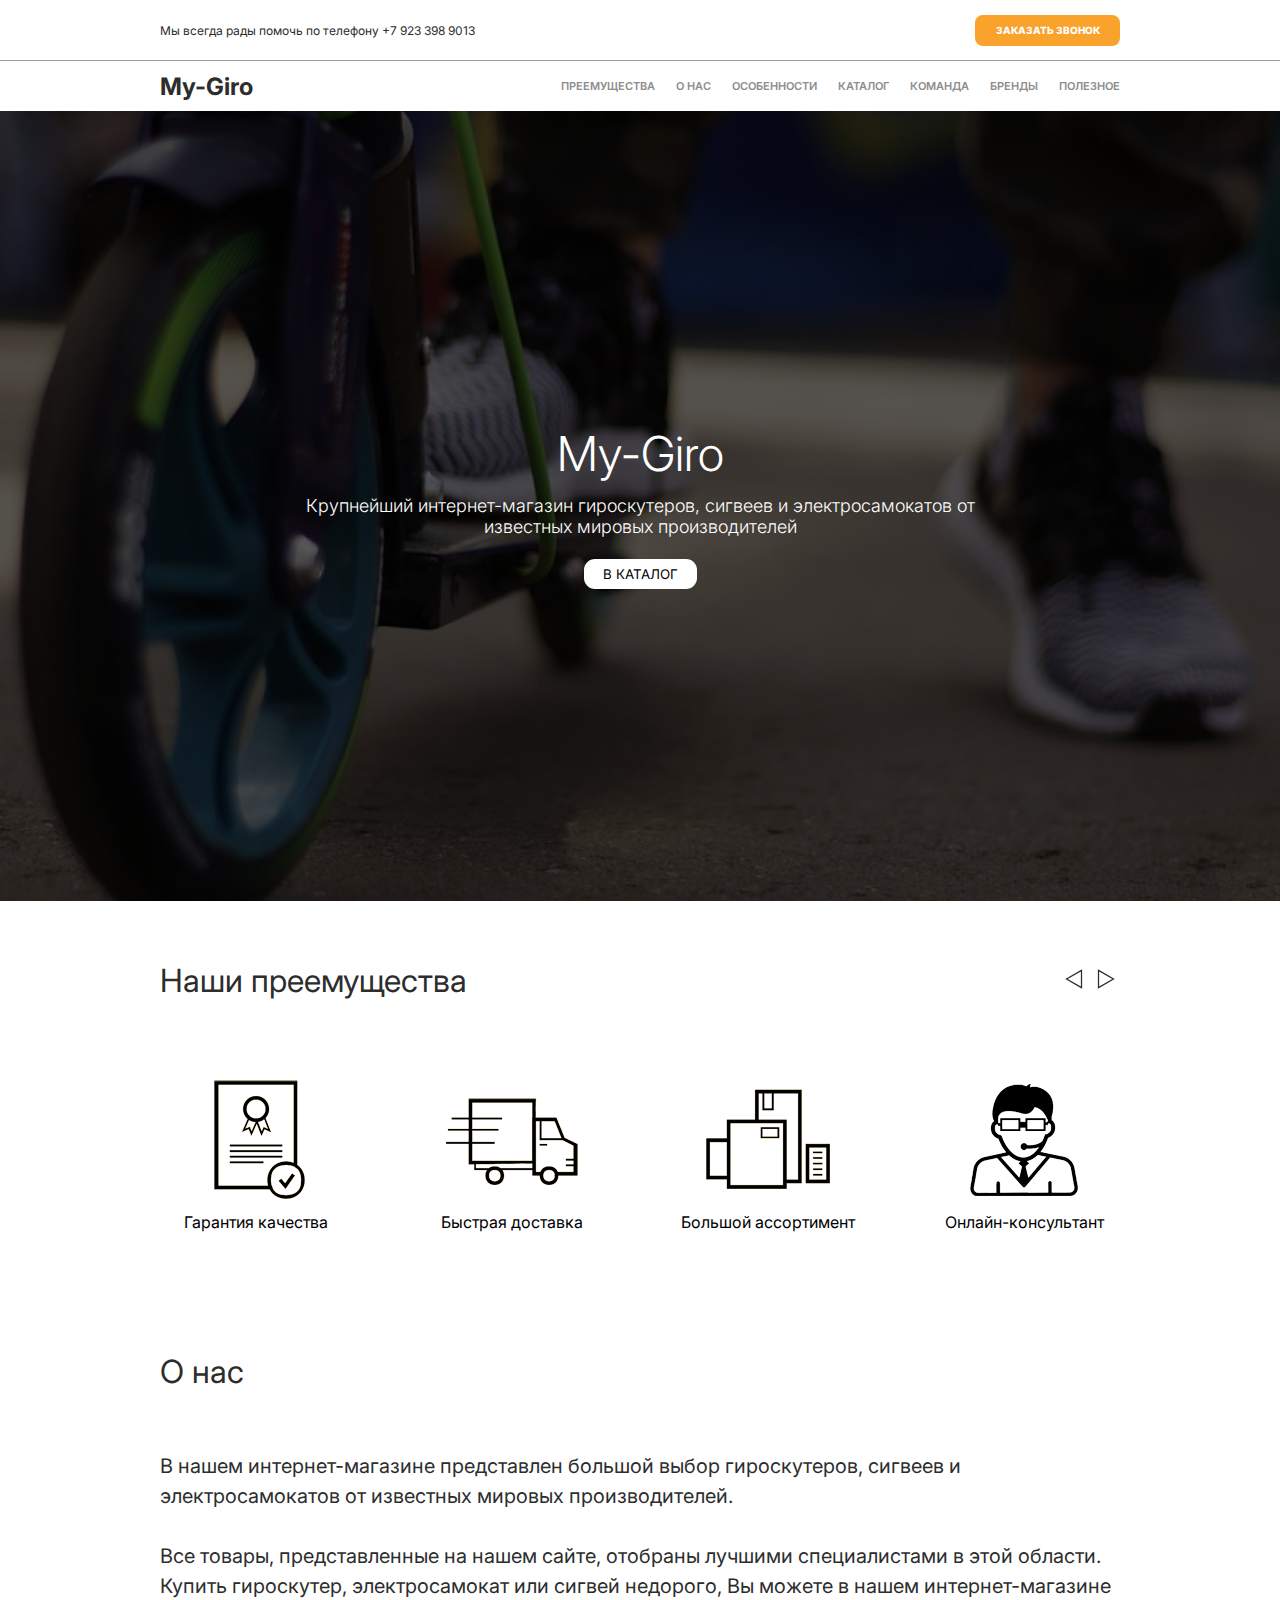
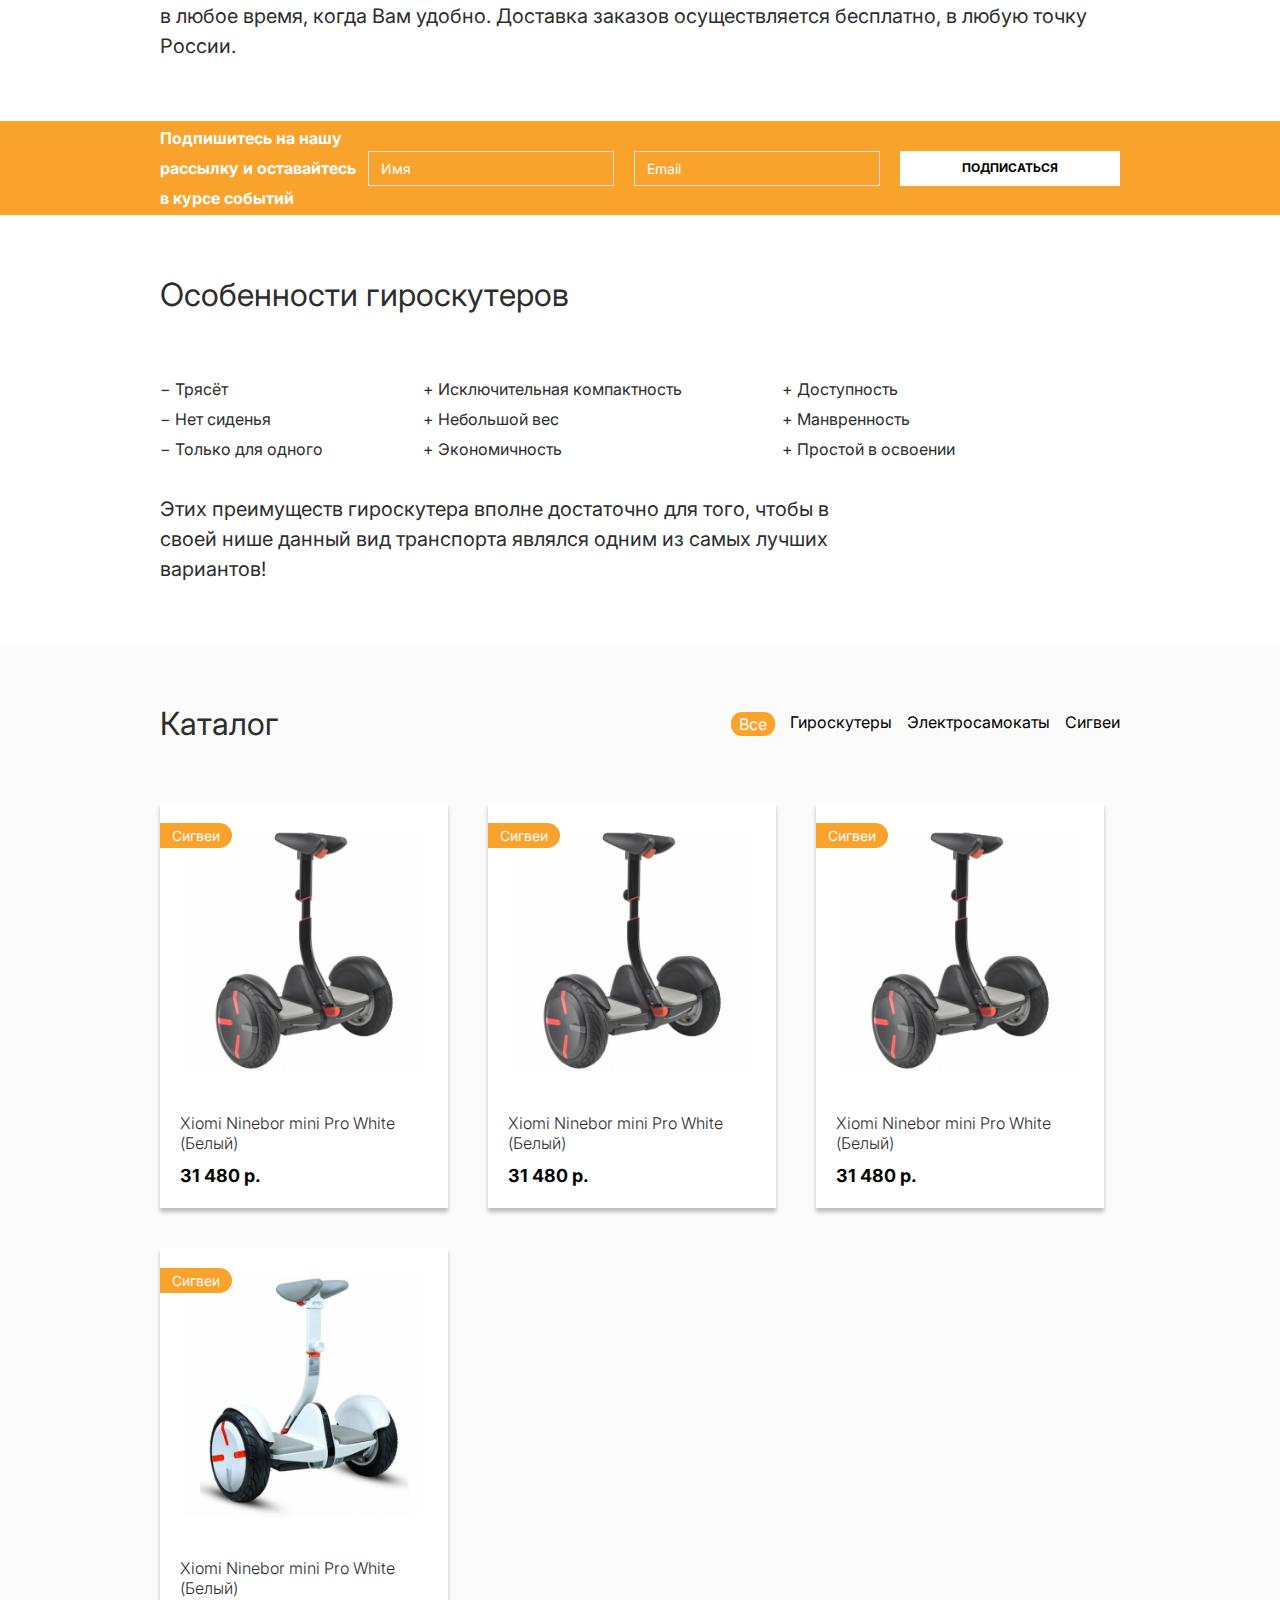
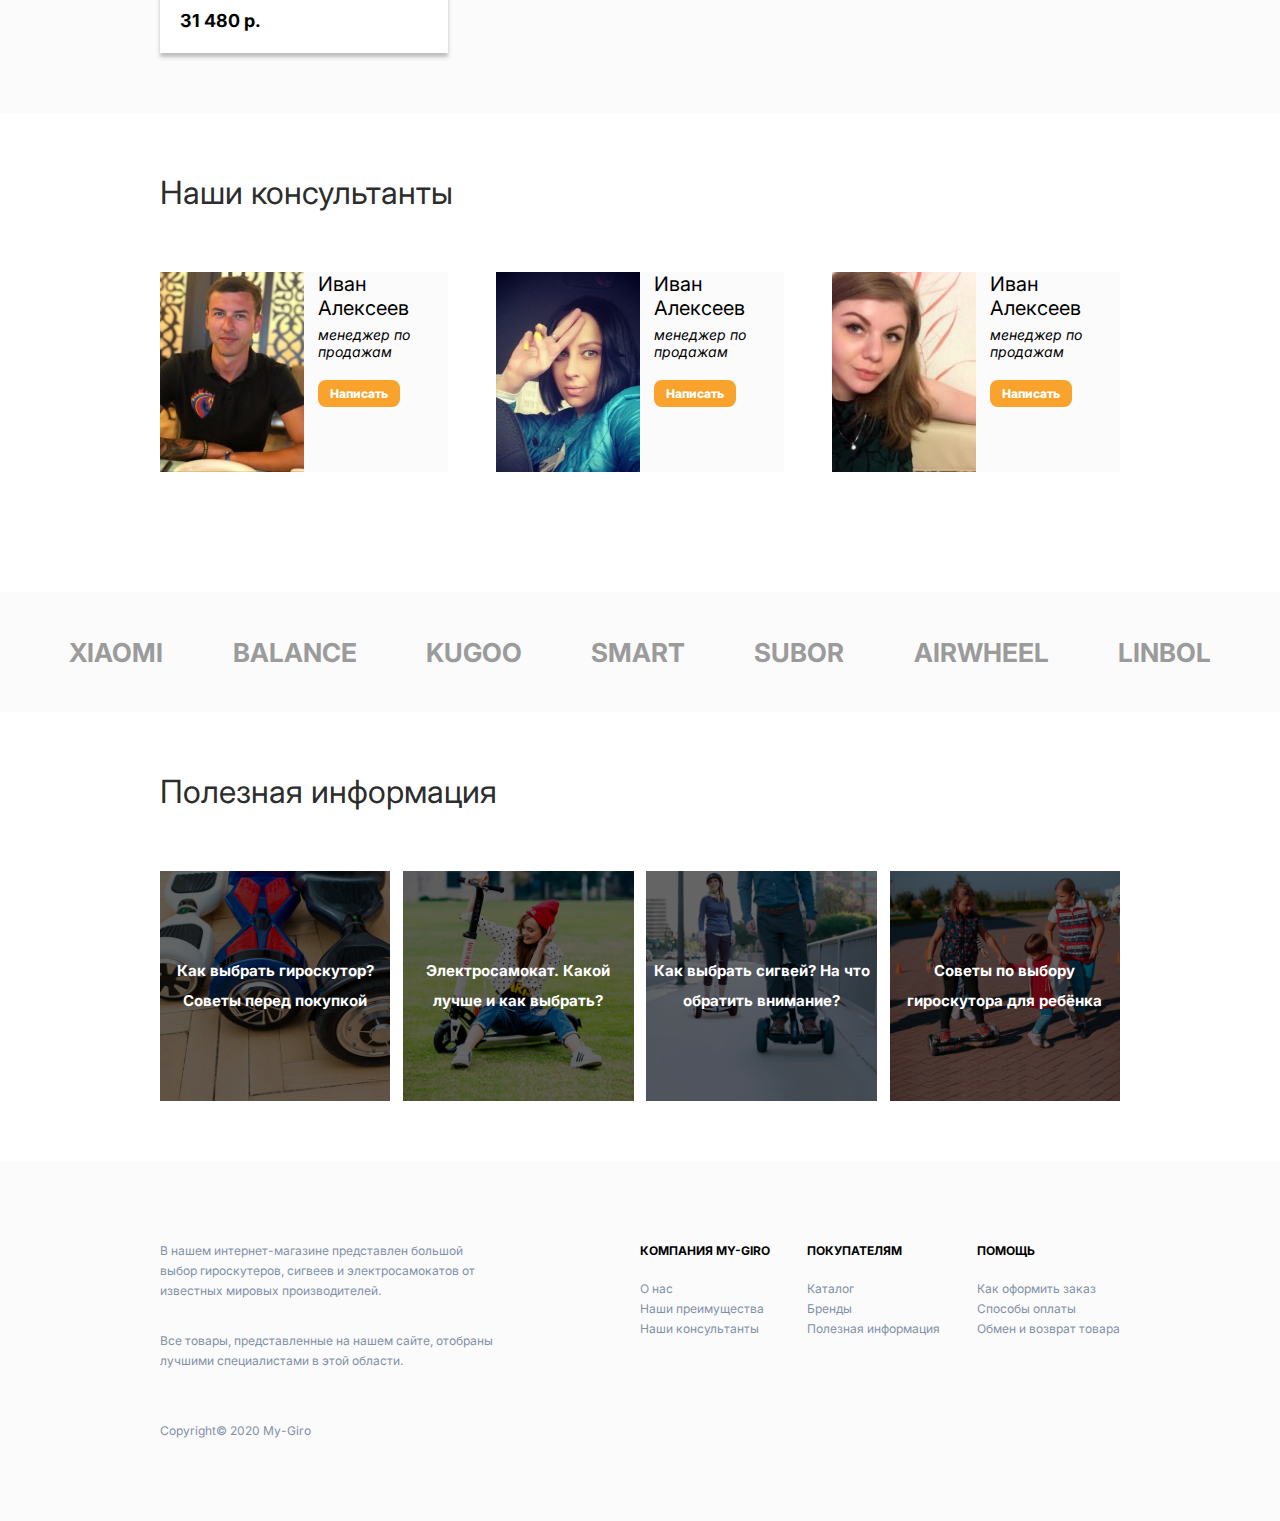
==== commit f8d8c153: "upd" ====
--- a/index.html
+++ b/index.html
@@ -1,368 +1,298 @@
 <!DOCTYPE html>
-<html lang="ru">
-
+<html lang="en">
 <head>
     <meta charset="UTF-8">
-    <meta http-equiv="X-UA-Compatible" content="IE=edge">
     <meta name="viewport" content="width=device-width, initial-scale=1.0">
     <title>My-Giro</title>
+    <link rel="stylesheet" href="/css/style.css">
+
+    <!-- Шрифты -->
     <link rel="preconnect" href="https://fonts.googleapis.com">
     <link rel="preconnect" href="https://fonts.gstatic.com" crossorigin>
-    <link href="https://fonts.googleapis.com/css2?family=Open+Sans:wght@300&display=swap" rel="stylesheet">
-    <link rel="stylesheet" href="/css/normalize.css">
-    <link rel="stylesheet" href="/css/style.css">
+    <link href="https://fonts.googleapis.com/css2?family=Inter:wght@300;400;500;600;800&display=swap" rel="stylesheet">
 </head>
-
 <body>
-    <header class="header">
-        <div class="shadows">
-            <div class="head1 container">
-                <span> Мы всегда рады помочь по телефону +7 923 398 9013</span>
-                <a href="#"><button class="button-1 linked1">ЗАКАЗАТЬ ЗВОНОК</button></a>
-            </div>
-        </div>
-
-        <div class="head2 container">
-            <a class="LogoName" href="#">
-                <h1>My-Giro</h1>
-            </a>
-            <nav class="new">
-                <button class="m-menu">
-                    <svg width="15" height="9" viewBox="0 0 15 9" fill="none" xmlns="http://www.w3.org/2000/svg">
-                      <line y1="0.5" x2="15" y2="0.5" stroke="white"/>
-                      <line y1="4.5" x2="15" y2="4.5" stroke="white"/>
-                      <line y1="8.5" x2="15" y2="8.5" stroke="white"/>
+    <div class="TopNav">
+        <div class="container">
+            <p>Мы всегда рады помочь по телефону <a href="tel:+79233989013">+7 923 398 9013</a></p>
+            <a href=""><button>ЗАКАЗАТЬ ЗВОНОК</button></a>
+        </div>
+    </div>
+    <nav class="Nav">
+        <div class="container">
+            <div class="logo">My-Giro</div>
+            <ul>
+                <a href="#Advantages"><li>ПРЕЕМУЩЕСТВА</li></a>
+                <a href="#About"><li>О НАС</li></a>
+                <a href="#Features"><li>ОСОБЕННОСТИ</li></a>
+                <a href="#Catalog"><li>КАТАЛОГ</li></a>
+                <a href="#Consylt"><li>КОМАНДА</li></a>
+                <a href="#Brends"><li>БРЕНДЫ</li></a>
+                <a href="#Inform"><li>ПОЛЕЗНОЕ</li></a>
+            </ul>
+            <img class="mobile" src="/img/loon-icon (6).svg" alt="">
+        </div>
+    </nav>
+    <div class="navMobile">
+        <ul>
+            <a href="#Advantages"><li>ПРЕЕМУЩЕСТВА</li></a>
+            <a href="#About"><li>О НАС</li></a>
+            <a href="#Features"><li>ОСОБЕННОСТИ</li></a>
+            <a href="#Catalog"><li>КАТАЛОГ</li></a>
+            <a href="#Consylt"><li>КОМАНДА</li></a>
+            <a href="#Brends"><li>БРЕНДЫ</li></a>
+            <a href="#Inform"><li>ПОЛЕЗНОЕ</li></a>
+        </ul>
+    </div>
+    <header>
+        <div class="container">
+            <h1>My-Giro</h1>
+            <p>Крупнейший интернет-магазин гироскутеров, сигвеев и электросамокатов
+                от известных мировых производителей</p>
+            <a href=""><button>В КАТАЛОГ</button></a>
+        </div>
+    </header>
+
+    <!-- Наши преемущества -->
+    <div id="Advantages" class="Advantages">
+        <div class="container">
+            <div class="AdvantagesMenu">
+                <h4 class="mainHeader">Наши преемущества</h4>
+                <div class="AdvantagesMenuButtons">
+                    <svg xmlns="http://www.w3.org/2000/svg" width="14" height="16" viewBox="0 0 14 16" fill="none">
+                        <path d="M13 14.9282L1 8L13 1.0718L13 14.9282Z" stroke="#2D2D2D"/>
                     </svg>
-                  </button>
-                <ul class="menu">
-                    <li class="menu-item">
-                        <a href="#Наши_преимущества" class="menu-link linked">ПРЕИМУЩЕСТВА</a>
-                    </li>
-                    <li class="menu-item">
-                        <a href="#О_нас" class="menu-link linked">О НАС</a>
-                    </li>
-                    <li class="menu-item">
-                        <a href="#Особенности_гироскутеров" class="menu-link linked">ОСОБЕННОСТИ</a>
-                    </li>
-                    <li class="menu-item">
-                        <a href="#Каталог" class="menu-link linked">КАТАЛОГ</a>
-                    </li>
-                    <li class="menu-item">
-                        <a href="#Наши_консультанты" class="menu-link linked">КОМАНДА</a>
-                    </li>
-                    <li class="menu-item">
-                        <a href="#Бренды" class="menu-link linked">БРЕНДЫ</a>
-                    </li>
-                    <li class="menu-item">
-                        <a href="#Полезная_информация" class="menu-link linked">ПОЛЕЗНОЕ</a>
-                    </li>
+                    <svg xmlns="http://www.w3.org/2000/svg" width="14" height="16" viewBox="0 0 14 16" fill="none">
+                        <path d="M1 1.0718L13 8L0.999999 14.9282L1 1.0718Z" stroke="#2D2D2D"/>
+                    </svg>
+                </div>
+            </div>
+            <div class="AdvantagesContainerCards">
+                <div class="card">
+                    <img src="/img/100-kachestvo.png" alt="">
+                    <p>Гарантия качества</p>
+                </div>
+                <div class="card">
+                    <img src="/img/bistraya-dostavka.png" alt="">
+                    <p>Быстрая доставка</p>
+                </div>
+                <div class="card">
+                    <img src="/img/bolshoy-assortiment.png" alt="">
+                    <p>Большой ассортимент</p>
+                </div>
+                <div class="card">
+                    <img src="/img/consultant.png" alt="">
+                    <p>Онлайн-консультант</p>
+                </div>
+            </div>
+        </div>
+    </div>
+
+    <!-- О нас -->
+    <div id="About" class="About">
+        <div class="container">
+            <h4 class="mainHeader">О нас</h4>
+            <p class="AboutText">В нашем интернет-магазине представлен большой выбор гироскутеров, сигвеев и электросамокатов от известных мировых производителей.</p>
+            <p>Все товары, представленные на нашем сайте, отобраны лучшими специалистами в этой области. Купить гироскутер, электросамокат или сигвей недорого, Вы можете в нашем интернет-магазине в любое время, когда Вам удобно. Доставка заказов осуществляется бесплатно, в любую точку России.</p>
+        </div>
+    </div>
+
+    <!-- Форма обратной связи -->
+    <div class="MailingForm">
+        <div class="container">
+            <p class="MailingFormP">Подпишитесь на нашу рассылку и оставайтесь в курсе событий</p>
+            <form class="MailingFormButtons">
+                <input type="text" placeholder="Имя">
+                <input type="text" placeholder="Email">
+                <button>Подписаться</button>
+            </form>
+        </div>
+    </div>
+
+    <!-- Особенности -->
+    <div id="Features" class="Features">
+        <div class="container">
+            <h4 class="mainHeader">Особенности гироскутеров</h4>
+            <div class="FeaturesPlusAndMinus">
+                <div>
+                    <p>− Трясёт</p>
+                    <p>− Нет сиденья</p>
+                    <p>− Только для одного</p>
+                </div>
+                <div>
+                    <p>+ Исключительная компактность</p>
+                    <p>+ Небольшой вес</p>
+                    <p>+ Экономичность</p>
+                </div>
+                <div>
+                    <p>+ Доступность</p>
+                    <p>+ Манвренность</p>
+                    <p>+ Простой в освоении</p>
+                </div>
+            </div>
+            <p class="FeaturesInfo">Этих преимуществ гироскутера вполне достаточно для того, чтобы в своей нише данный вид транспорта являлся одним из самых лучших вариантов!</p>
+        </div>
+    </div>
+
+    <!-- Каталог -->
+    <div id="Catalog" class="Catalog">
+        <div class="container">
+            <div class="CatalorNav">
+                <h4 class="mainHeader">Каталог</h4>
+                <ul>
+                    <li class="active">Все</li>
+                    <li>Гироскутеры</li>
+                    <li>Электросамокаты</li>
+                    <li>Сигвеи</li>
                 </ul>
-            </nav>
-        </div>
-    </header>
-
-    <main class="main">
-        <section-1>
-            <div class="background-gyro">
-                <div class="text-1">
-                    <div class="firm">My-Giro</div>
-                    <div class="firm-description"> Крупнейший интернет-магазин гироскутеров, сигвеев и электросамокатов
-                    от известных мировых производителей</div>
-                    <div class="button-catalog">
-                        <a href="#Каталог"><button class="button-2 linked2">В КАТАЛОГ</button></a>
-                    </div>
-                </div>
-            </div>
-        </section-1>
-
-
-        <section-2>
-            <div class="text-2 container"> 
-                <a name="Наши_преимущества">Наши преимущества</a>
-                <div>
-                    <a href="#"><img class="vector" src="img/VectorLeft.png" alt=""></a>
-                    <a href="#"><img class="vector" src="img/VectorRight.png" alt=""></a>
-                </div>                
-            </div>
-            <div class="advantages container">
-            <div>
-             <img class="icon-img" src="img/kachestvo.png" alt="Гарантия">
-            <div class="advantages-description">Гарантия качества</div>
-             </div>
-            <div>
-                <img class="icon-img" src="img/dostavka.png" alt="Доставка">
-            <div class="advantages-description">Быстрая доставка</div>
-            </div>
-            <div>
-            <img class="icon-img" src="img/assortiment.png" alt="Ассортимент">
-            <div class="advantages-description">Большой ассортимент</div>
-            </div>
-            <div>
-            <img class="icon-img" src="img/consultant.png" alt="Консультант">
-            <div class="advantages-description">Онлайн-консультант</div>
-            </div>
-            </div>
-    </section-2>
-        
- 
-    <section-3 class="section-3 container">  
-        <div class="about-us"><a name ="О_нас">О нас</a></div>   
-
-        <div class="description-about-us container">
-        <p>В нашем интернет-магазине представлен большой выбор гироскутеров, сигвеев и электросамокатов от известных мировых производителей.</p>
-        <p>Все товары, представленные на нашем сайте, отобраны лучшими специалистами в этой области. Купить
-        гироскутер,
-        электросамокат или сигвей недорого, Вы можете в нашем интернет-магазине в любое время, когда Вам удобно.
-        Доставка заказов осуществляется бесплатно, в любую точку России.</p>
-         </div>
-    </section-3>
-
-    <section-4  class="section-4">
-        <div class="align container">
-            <span class="mailing">
-                Подпишитесь на нашу рассылку
-                и оставайтесь в курсе событий
-            </span>
-            <div class="subscribe">
-                <input type="text" class="EnterField" placeholder="Имя">
-                <input type="text" class="EnterField" placeholder="Email">
-                <a href="#"><button class="button-3">ПОДПИСАТЬСЯ</button> </a>
-            </div>
-        </div>
-    </section-4>
-        
-
-    <section-5 class="container">
-        <div>
-        <a class="features" name="Особенности_гироскутеров">Особенности гироскутеров</a>
-    </div>
-    <div class="plus-and-minus">
-        <div>
-            <ul class="text-3">
-                <li>- Трясет</li>
-                <li>- Нет сиденья</li>
-                <li>- Только для одного</li>
-            </ul>
-        </div>
-        <div>
-            <ul class="text-3">
-                <li>+ Исключительная компактность</li>
-                <li>+ Небольшой вес</li>
-                <li>+ Экономичность</li>
-            </ul>
-        </div>
-        <div>
-            <ul class="text-3">
-                <li>+ Доступность</li>
-                <li>+ Маневренность</li>
-                <li>+ Простой в освоении</li>
-            </ul>
-        </div>
-    </div>
-    <div class="description-features">
-        <p>Этих преимуществ гироскутера вполне достаточно для
-            того. чтобы в своей нише данный вид транспорта
-            являлся одним из самых лучших вариантов!</p>
-    </div>
-    </section-5>
-    
-    <section-6 class="container">
-        <div class="background-1">
-            <div class="align-1">
-                <a class="catalog" name="Каталог">Каталог</a>
-                <ul class="menu-2">
-                    <li class="menu-item"><a href="#" class="menu-font linked active">Все</a></li>
-                    <li class="menu-item"><a href="#" class="menu-font linked">Гироскутеры</a></li>
-                    <li class="menu-item"><a href="#" class="menu-font linked">Электросамокаты</a></li>
-                    <li class="menu-item"><a href="#" class="menu-font linked">Сигвеи</a></li>
-                </ul>
-            </div>
-        </div>
-        <div class="background-2">
-            <div class="menu-product">
-                <div class="product1 shadows-2 products">
-                    <a href="#">
-                        <div class="name-product align-4">Сигвеи</div>
-                        <div class="img-product"><img src="img/1-1.png" alt=""></div>
-                        <div class="description-product">Xiaomi Ninebot mini White (Белый)</div>
-                        <div class="price-product">14 790 р.</div>
-                    </a>
-                </div>
-                <div class="product2 shadows-2 products">
-                    <a href="#">
-                        <div class="name-product align-5">Гироскутеры</div>
-                        <div class="img-product img2"><img src="img/1-2.png" alt=""></div>
-                        <div class="description-product">Smart Balance SUV Черная Молния 10.5" Premium PRO 8</div>
-                        <div class="price-product">8 590 р.</div>
-                    </a>
-                </div>
-                <div class="product2 shadows-2 products">
-                    <a href="#">
-                        <div class="name-product align-6">Электросамокаты</div>
-                        <div class="img-product"><img src="img/1-3.png" alt=""></div>
-                        <div class="description-product">Электросамокат SUBOR D9</div>
-                        <div class="price-product">11 790 р.</div>
-                    </a>
-                </div>
-                <div class="product3 shadows-2 products">
-                    <a href="#">
-                        <div class="name-product align-6">Электросамокаты</div>
-                        <div class="img-product img4"><img src="img/1-4.png" alt=""></div>
-                        <div class="description-product">Xiaomi Mijia Electric Scooter m187 Black (черный)</div>
-                        <div class="price-product">20 480 р.</div>
-                    </a>
-                </div>
-                
-            </div>
-        </div>
-    </section-6>
-    
-    <section-7 class="container ">
-        <div>
-            <a class="text-2" name="Наши_консультанты">Наши консультанты</a>
-        </div>
-        <div class="consultant">
-            <div class="people">
-                <div class="photo-consultant bg-1"></div>
-                <div class="information-consultant">
-                        <div>Иван Алексеев</div>
-                        <div class="position-consultant">менеджер по продажам</div>
-                        <a href="#"><button class="button-4 linked4">НАПИСАТЬ</button></a>
-                </div>
-            </div>
-            <div class="people">
-                <div class="photo-consultant bg-2"></div>
-                    <div class="information-consultant">
-                    <div> Галина Петрова</div>
-                        <div class="position-consultant">менеджер по продажам</div>
-                        <a href="#"> <button class="button-4 linked4">НАПИСАТЬ</button></a>
-                    </div>
-            </div>
-            <div class="people">
-                <div class="photo-consultant bg-3"></div>
-                <div class="information-consultant">
-                    <div>Светлана Астахова</div>
-                    <div class="position-consultant">менеджер по продажам</div>
-                    <a href="#"> <button class="button-4 linked4">НАПИСАТЬ</button></a>
-                </div>
-            </div>
-        </div> 
-    </section-7>
-
-    <section-8 class="brend">
-        <a name="Бренды"></a>
-        <span>XIAOMI</span>
-        <span>BALANCE</span>
-        <span>KUGOO</span>
-        <span>SMART</span>
-        <span>SUBOR</span>
-        <span>AIRWHEER</span>
-        <span>LINBROL</span>
-    </section-8>
-
-    <section-9 class="container">
-        <div>
-            <a class="info" name="Полезная_информация">Полезная информация</a>
-        </div>
-        <div class="useful-info">
-            <a href="#"> <div class="bg1">
-                <div class="text-info">
-                    <div>Как выбрать гироскутер?</div>
-                    <div>Советы перед покупкой</div>
-                </div>
-            </div></a>
-            <a href="#"><div class="bg2">
-                <div class="text-info">
-                    <div>Электросамокат.</div>
-                    <div>Какой лучше и как выбрать?</div>
-                </div>
-            </div></a>
-            <a href="#"><div class="bg3">
-                <div class="text-info">
-                    <div>Как выбрать сигвей?</div>
-                    <div>На что обратить внимание?</div>
-                </div>
-            </div></a>
-            <a href="#"> <div class="bg4">
-                <div class="text-info">
-                    <div>Советы по выбору</div>
-                    <div>гироскутера для ребенка</div>
-                </div>
-            </div></a>
-        </div>
-    </section-9>
-</main>
-
-
-    <footer class="footer">   
-        <div class="textleft">
-            <div class="textone">
-                <p>
-                    В нашем интернет-магазине представлен большой
-                    выбор гироскутеров, сигвеев и электросамокатов
-                    от известных мировых производителей.</p> 
-            </div>
-            <div class="textone">
-                <p>Все товары, представленные на нашем сайте,
-                отобраны лучшими специалистами в этой области.</p>
-                <div class="year">Copyright © 2020 My-Giro</div> 
-            </div>
-        </div>
-        <div class="textright">
-            
-                <div class="paragraph-1">
-                    <div class="footer-name">КОМПАНИЯ MY-GIRO</div>
-                    <div class="footer-list">
-                        <ul class="footer-menu">
-                        <li class="footer-menu-item">
-                            <a href="#О_нас" class="footer-menu-link">О нас</a>
-                        </li>
-                        <li class="footer-menu-item">
-                            <a href="#Наши_преимущества" class="footer-menu-link">Наши преимущества</a>
-                        </li>
-                        <li class="footer-menu-item">
-                            <a href="#Наши_консультанты" class="footer-menu-link">Наши консультанты</a>
-                        </li>
-                        </ul>
-                    </div>
-                </div>
-                <div class="paragraph-1">
-                    <div class="footer-name">ПОКУПАТЕЛЬ</div>
-                    <div class="footer-list">
-                    <ul class="footer-menu">
-                        <li class="footer-menu-item">
-                            <a href="#Каталог" class="footer-menu-link">Каталог</a>
-                        </li>
-                        <li class="footer-menu-item">
-                            <a href="#Бренды" class="footer-menu-link">Бренды</a>
-                        </li>
-                        <li class="footer-menu-item">
-                            <a href="#Полезная_информация" class="footer-menu-link">Полезная информация</a>
-                        </li>   
-                    </ul>
-                    </div>
-                </div>
-                <div class="paragraph-1">
-                    <div class="footer-name">ПОМОЩЬ</div>
-                    <div class="footer-list">
-                    <ul class="footer-menu">
-                        <li class="footer-menu-item">
-                            <a href="#" class="footer-menu-link">Как оформить заказ</a>
-                        </li>
-                        <li class="footer-menu-item">
-                            <a href="#" class="footer-menu-link">Способы оплаты</a>
-                        </li>
-                        <li class="footer-menu-item">
-                            <a href="#" class="footer-menu-link">Обмен и возврат товара</a>
-                        </li>
-                    </ul>
-                    </div>
-                </div>
-                 
-        </div>
-          
+            </div>
+            <div class="CatalorContainerCards">
+                <div class="card">
+                    <p class="CatalorCategory">Сигвеи</p>
+                    <img src="/img/1.jpg" alt="">
+                    <div class="info">
+                        <p>Xiomi Ninebor mini Pro White (Белый)</p>
+                        <p>31 480 р.</p>
+                    </div>
+                </div>
+                <div class="card">
+                    <p class="CatalorCategory">Сигвеи</p>
+                    <img src="/img/1.jpg" alt="">
+                    <div class="info">
+                        <p>Xiomi Ninebor mini Pro White (Белый)</p>
+                        <p>31 480 р.</p>
+                    </div>
+                </div>
+                <div class="card">
+                    <p class="CatalorCategory">Сигвеи</p>
+                    <img src="/img/1.jpg" alt="">
+                    <div class="info">
+                        <p>Xiomi Ninebor mini Pro White (Белый)</p>
+                        <p>31 480 р.</p>
+                    </div>
+                </div>
+                <div class="card">
+                    <p class="CatalorCategory">Сигвеи</p>
+                    <img src="/img/2.jpg" alt="">
+                    <div class="info">
+                        <p>Xiomi Ninebor mini Pro White (Белый)</p>
+                        <p>31 480 р.</p>
+                    </div>
+                </div>
+            </div>
+        </div>
+    </div>
+
+    <!-- Консультанты -->
+    <div id="Consylt" class="Consylt">
+        <div class="container">
+            <h4 class="mainHeader">Наши консультанты</h4>
+            <div class="ConsyltCard">
+                <div class="card">
+                    <div class="img ConsyltCardImg1"></div>
+                    <div class="info">
+                        <p>Иван Алексеев</p>
+                        <p>менеджер по продажам</p>
+                        <button>Написать</button>
+                    </div>
+                </div>
+
+                <div class="card">
+                    <div class="img ConsyltCardImg2"></div>
+                    <div class="info">
+                        <p>Иван Алексеев</p>
+                        <p>менеджер по продажам</p>
+                        <button>Написать</button>
+                    </div>
+                </div>
+
+                <div class="card">
+                    <div class="img ConsyltCardImg3"></div>
+                    <div class="info">
+                        <p>Иван Алексеев</p>
+                        <p>менеджер по продажам</p>
+                        <button>Написать</button>
+                    </div>
+                </div>
+            </div>
+        </div>
+    </div>
+
+    <!-- Бренды -->
+    <div id="Brends" class="Brends">
+        <p>XIAOMI</p>
+        <p>BALANCE</p>
+        <p>KUGOO</p>
+        <p>SMART</p>
+        <p>SUBOR</p>
+        <p>AIRWHEEL</p>
+        <p>LINBOL</p>
+
+    </div>
+
+    <!-- Полезная информация -->
+    <div id="Inform" class="Inform">
+        <div class="container">
+            <h4 class="mainHeader">Полезная информация</h4>
+            <div class="InformCard">
+                <div class="card">
+                    <img src="/img/1-1.jpg" alt="">
+                    <p>Как выбрать гироскутор? Советы перед покупкой</p>
+                </div>
+                <div class="card">
+                    <img src="/img/2-2.jpg" alt="">
+                    <p>Электросамокат.
+                        Какой лучше и как выбрать?</p>
+                </div>
+                <div class="card">
+                    <img src="/img/3.jpg" alt="">
+                    <p>Как выбрать сигвей?
+                        На что обратить внимание?</p>
+                </div>
+                <div class="card">
+                    <img src="/img/4.jpg" alt="">
+                    <p>Советы по выбору гироскутора для ребёнка</p>
+                </div>
+            </div>
+        </div>
+    </div>
+
+    <!-- Footer -->
+
+    <footer>
+        <div class="container">
+            <div class="footerLeft">
+                <p>В нашем интернет-магазине представлен большой выбор гироскутеров, сигвеев и электросамокатов от известных мировых производителей.</p>
+                <p> Все товары, представленные на нашем сайте, отобраны лучшими специалистами в этой области.</p>
+                <p>Copyright© 2020 My-Giro</p>
+            </div>
+            <div class="footerRight">
+                <div class="footerRightElem">
+                    <h6>Компания My-GIRO</h6>
+                    <a href="#About">О нас</a>
+                    <a href="#Advantages">Наши преимущества</a>
+                    <a href="#Consylt">Наши консультанты</a>
+                </div>
+                <div class="footerRightElem">
+                    <h6>Покупателям</h6>
+                    <a href="#Catalog">Каталог</a>
+                    <a href="#Brends">Бренды</a>
+                    <a href="#Inform">Полезная информация</a>
+                </div>
+                <div class="footerRightElem">
+                    <h6>ПОМОЩЬ</h6>
+                    <a href="/">Как оформить заказ</a>
+                    <a href="/">Способы оплаты</a>
+                    <a href="/">Обмен и возврат товара</a>
+                </div>
+            </div>
+        </div>
     </footer>
-    <script src="/js/scripts.js"></script>
-</body>
+
+    <script>
+        document.querySelector('.mobile').onclick = function() {
+            document.querySelector('.navMobile').classList.toggle('active');
+        }
+    </script>
 </body>
 </html>--- a/css/style.css
+++ b/css/style.css
@@ -1,862 +1,973 @@
-* {
-    box-sizing: border-box;
+*{
     margin: 0;
     padding: 0;
-}
-
-body {
-    font-family: 'Segoe UI';
-    background-color: #fff;
-}
-
-.m-menu {
+    font-family: 'Inter', sans-serif;
+    
+}
+
+html {
+    scroll-behavior: smooth;
+    }
+
+.mobile{
     display: none;
 }
-.container {
-    margin: auto;
-    display: block;
-    max-width: 1250px;
-    width: 100%;
-}
-
-/* header */
-.button-1 {
-    background-color: #ffa23f;
-    border-radius: 10px;
-    border: 2px solid #ffa23f;
-    color: white;
-    padding: 10px 25px;
-    font-weight: bold;
-    font-size: 13px;
-    max-height: 34px;
-    transition: 0.3s;
-}
-
-.shadows {
-    box-shadow: 0 3px 5px #e6e6e6;
-}
-
-.head1 {
-    padding: 20px 0px;
-    display: flex;
-    align-items: center;
-    justify-content: space-between;
-    max-height: 62px;
+
+.container{
+    width: 1320px;
+    height: 100%;
+}
+
+.TopNav{
+    height: 60px;
+    border-bottom: 1px solid #9F9D9D;
+    display: flex;
+    justify-content: center;
+    align-items: center;
+}
+
+.TopNav .container{
+    display: flex;
+    align-items: center;
+    justify-content: space-between;
+}
+
+.TopNav p {
+    color: #2D2D2D;
+    font-size: 12px;
+    font-style: normal;
+    font-weight: 400;
+    line-height: normal;
+}
+
+.TopNav p a{
+    text-decoration: none;
+    color: #2D2D2D;
+    transition: all 0.2s;
+}
+
+.TopNav p a:hover{
+    text-decoration: none;
+    opacity: 0.8;
+    transition: all 0.2s;
+}
+
+.TopNav button{
+    border-radius: 8px;
+    background: #F9A22C;
+    width: 145px;
+    height: 31px;
+    color: #FFF;
+    text-align: center;
+    font-family: Inter;
+    font-size: 10px;
+    font-style: normal;
+    font-weight: 800;
+    line-height: normal;
+    border: none;
+    cursor: pointer;
+}
+
+
+.TopNav button:hover{
+    transition: all 0.2s;
+    background: #F9A22C;
+    opacity: 0.8;
+}
+
+.Nav{
+    height: 50px;
+    width: 100%;
+    display: flex;
+    justify-content: center;
+    align-items: center;
+}
+
+.Nav .container{
+    display: flex;
+    align-items: center;
+    justify-content: space-between;
+}
+
+.Nav ul{
+    display: flex;
+    list-style: none;
+    gap: 21px;
+}
+
+.Nav ul a{
+    color: #8D8D8D;
+    text-align: right;
+    font-family: Inter;
+    font-size: 11px;
+    font-style: normal;
+    font-weight: 600;
+    line-height: normal;
+    text-decoration: none;
+}
+
+.logo{
+    color: #2D2D2D;
+    font-family: Inter;
+    font-size: 24px;
+    font-style: normal;
+    font-weight: 700;
+    line-height: normal;
+}
+
+header{
+    width: 100%;
+    height: calc(100vh - 110px);
+    background-image: url(/img/scooter-3620869_960_720.png);
+    background-repeat: no-repeat;
+    background-position: center;
+    background-size: cover;
+    display: flex;
+    justify-content: center;
+    align-items: center;
+}
+
+header .container{
+    display: flex;
+    flex-direction: column;
+    justify-content: center;
+    align-items: center;
+
+}
+
+header h1{
+    color: #FFF;
+    text-align: center;
+    font-family: Inter;
+    font-size: 48px;
+    font-style: normal;
+    font-weight: 300;
+    line-height: normal;
+}
+
+header p{
+    color: #FFF;
+    text-align: center;
+    font-family: Inter;
+    font-size: 18px;
+    font-style: normal;
+    font-weight: 300;
+    line-height: normal;
+    margin: 12px 0 22px 0;
+    width: 700px;
+}
+
+header button{
+    border-radius: 11px;
+    background: #FFF;
+    width: 113px;
+    height: 30px;
+    border: none;
+}
+
+header a{
+    color: #2D2D2D;
+    text-align: center;
+    font-family: Inter;
+    font-size: 10px;
+    font-style: normal;
+    font-weight: 700;
+    line-height: normal;
+    text-transform: uppercase;
+}
+
+.Advantages{
+    width: 100%;
+    /* height: 100vh; */
+    display: flex;
+    justify-content: center;
+    align-items: center;
+    padding: 60px 0;
+}
+
+
+.mainHeader{
+    color: #2D2D2D;
+    font-family: Inter;
+    font-size: 32px;
+    font-style: normal;
+    font-weight: 400;
+    line-height: normal;
+}
+
+.AdvantagesContainerCards{
+    padding-top: 80px;
+    display: flex;
+    justify-content: space-between;
+    align-items: center;
+    flex-wrap: wrap;
+}
+
+.AdvantagesContainerCards .card{
+    width: 20%;
+    height: auto;
+    display: flex;
+    flex-direction: column;
+    justify-content: center;
+    align-items: center;
+    gap: 12px;
+}
+
+.AdvantagesMenu{
+    display: flex;
+    align-items: center;
+    justify-content: space-between;
+}
+
+.AdvantagesMenuButtons{
+    gap: 10px;
+}
+
+.AdvantagesMenuButtons svg{
+    width: 28px;
+    height: 20px;
+    cursor: pointer;
+}
+
+.About{
+    width: 100%;
+    /* height: 100vh; */
+    display: flex;
+    justify-content: center;
+    align-items: center;
+    padding: 60px 0;
+}
+
+.About p{
+    color: #2D2D2D;
+    font-family: Inter;
+    font-size: 20px;
+    font-style: normal;
+    font-weight: 400;
+    line-height: 30px
+}
+
+.AboutText{
+    padding: 60px 0 30px 0;
+}
+
+.MailingForm{
+    width: 100%;
+    height: 94px;
+    background: #F9A22C;
+    margin: 0 0 60px 0;
+    display: flex;
+    justify-content: center;
+}
+
+.MailingFormP{
+    color: #FFF;
+    font-family: Inter;
     font-size: 16px;
-}
-
-.head2 {
-    display: flex;
-    align-items: center;
-    max-height: 61px;
+    font-style: normal;
+    font-weight: 700;
+    line-height: 30px;
+    width: 25%;
+}
+
+.MailingForm .container{
+    display: flex;
+    align-items: center;
+    justify-content: space-between;
+}
+
+.MailingFormButtons input{
+    padding: 8px 12px;
+    border: 1px solid #E6E6E6;
+    background: transparent;
+    user-select: none;
+    color: #FFF;
+    font-family: Inter;
     font-size: 14px;
-}
-
-
-.LogoName {
+    font-style: normal;
+    font-weight: 400;
+    line-height: normal;
+    outline-width: 0;
+    width: 220px;
+    max-height: 35px;
+}
+
+.MailingFormButtons input::-webkit-input-placeholder { /* WebKit, Blink, Edge */
+    color: #FFF;
+}
+
+.MailingFormButtons button{
     color: #000;
+    text-align: center;
+    font-family: Inter;
+    font-size: 12px;
+    font-style: normal;
+    font-weight: 700;
+    line-height: 30px; /* 250% */
+    text-transform: uppercase;
+    border: none;
+    background: #fff;
+    width: 220px;
+    height: 35px;
+    cursor: pointer;
+}
+
+.MailingFormButtons {
+    display: flex;
+    align-items: center;
+    gap: 20px;
+}
+
+.Features{
+    height: 100%;
+    width: 100%;
+    display: flex;
+    justify-content: center;
+    align-items: center;
+    padding: 0 0 60px 0;
+}
+
+
+.FeaturesPlusAndMinus{
+    display: flex;
+    color: #2D2D2D;
+    font-family: Inter;
+    font-size: 16px;
+    font-style: normal;
+    font-weight: 400;
+    line-height: 30px;
+    gap: 100px;
+    padding: 60px 0 30px 0;
+}
+
+.FeaturesInfo{
+    color: #2D2D2D;
+    font-family: Inter;
+    font-size: 20px;
+    font-style: normal;
+    font-weight: 400;
+    line-height: 30px;
+    padding-right: 30%;
+}
+
+.Catalog{
+    height: 100%;
+    width: 100%;
+    display: flex;
+    justify-content: center;
+    align-items: center;
+    padding: 60px 0 60px 0;
+    background: #FBFBFB;
+}
+
+.CatalorNav{
+    display: flex;
+    align-items: center;
+    justify-content: space-between;
+}
+
+.CatalorNav ul{
+    display: flex;
+    list-style: none;
+    gap: 15px;
+    cursor: pointer;
+}
+
+.CatalorNav ul .active{
+    border-radius: 11px;
+    background: #F9A22C;
+    color: #fff;
+    padding: 4px 8px;
+    line-height: 1;
+}
+
+.CatalorContainerCards .card{
+    width: 300px;
+    height: 405px;
+    background: #FFF;
+    box-shadow: 0px 4px 4px 0px rgba(0, 0, 0, 0.25);
+    display: flex;
+    flex-direction: column;
+    justify-content: space-between;
+    align-items: center;
+    position: relative;
+}
+
+.CatalorContainerCards .card img{
+    height: 60%;
+    padding-top: 26px;
+}
+
+.CatalorContainerCards .info{
+    color: #2D2D2D;
+    font-family: Inter;
+    font-size: 16px;
+    font-style: normal;
+    font-weight: 300;
+    line-height: normal;
+    padding: 0 20px;
+}
+
+.CatalorContainerCards .info p:nth-child(2){
+    color: #000;
+    font-family: Inter;
+    font-size: 18px;
+    font-style: normal;
+    font-weight: 700;
+    line-height: normal;
+    padding-top: 12px;
+    padding-bottom: 22px;
+}
+
+.CatalorCategory{
+    position: absolute;
+    border-radius: 0px 15px 15px 0px;
+    background: #F9A22C;
+    left: 0;
+    top: 20px;
+    color: #FFF;
+    text-align: center;
+    font-family: Inter;
+    font-size: 14px;
+    font-style: normal;
+    font-weight: 400;
+    line-height: normal;
+    padding: 4px 12px;
+}
+
+.CatalorContainerCards{
+    display: flex;
+    justify-content: space-between;
+    align-items: center;
+    flex-wrap: wrap;
+    padding-top: 60px;
+}
+
+.ConsyltCard .card{
+    width: 30%;
+    height: 200px;
+    background: #FBFBFB;
+    display: flex;
+    justify-content: space-between;
+    
+}
+
+.ConsyltCard .img{
+    width: 50%;
+    height: 100%;
+    background-position: center;
+    background-repeat: no-repeat;
+    background-size: cover;
+}
+
+.ConsyltCardImg1{
+    background: url(/img/Иван\ Алексеев\ менеджер\ по\ продажам.jpg);
+}
+
+.ConsyltCardImg2{
+    background: url(/img/Галина\ Петрова\ менеджер\ по\ продажам.jpg);
+}
+
+.ConsyltCardImg3{
+    background: url(/img/Светлана\ Астахова\ менеджер\ по\ продажам.jpg);
+}
+
+.ConsyltCard .info{
+    width: 45%;
+}
+
+.Consylt{
+    height: 100%;
+    width: 100%;
+    display: flex;
+    justify-content: center;
+    align-items: center;
+    padding: 60px 0 60px 0;
+}
+
+.ConsyltCard .info p:nth-child(1){
+    color: #000;
+    font-family: Inter;
+    font-size: 20px;
+    font-style: normal;
+    font-weight: 400;
+    line-height: normal;
+}
+
+.ConsyltCard .info p:nth-child(2){
+    color: #000;
+    font-family: Inter;
+    font-size: 14px;
+    font-style: italic;
+    font-weight: 400;
+    line-height: normal;
+    padding: 6px 0 20px 0;
+}
+
+.ConsyltCard .info button{
+    color: #FFF;
+    text-align: center;
+    font-family: Inter;
+    font-size: 12px;
+    font-style: normal;
+    font-weight: 800;
+    line-height: normal;
+    border-radius: 8px;
+    background: #F9A22C;
+    border: none;
+    padding: 6px 12px;
+    cursor: pointer;
+}
+
+.ConsyltCard{
+    padding: 60px 0 60px 0;
+    display: flex;
+    justify-content: space-between;
+    align-items: center;
+    flex-wrap: wrap;
+}
+
+.Brends{
+    background: #FBFBFB;
+    height: 169px;
+    display: flex;
+    justify-content: space-evenly;
+    align-items: center;
+    margin-bottom: 60px;
+}
+
+.Brends p{
+    color: #9B9B9B;
+    text-align: center;
+    font-family: Inter;
+    font-size: 36px;
+    font-style: normal;
+    font-weight: 700;
+    line-height: normal;
+}
+
+.Inform{
+    height: 100%;
+    width: 100%;
+    display: flex;
+    justify-content: center;
+    align-items: center;
+}
+
+.InformCard .card{
+    width: 24%;
+    display: flex;
+    justify-content: center;
+    align-items: center;
+    position: relative;
+    overflow: hidden;
+}
+
+.InformCard .card img{
+    width: 100%;
+    filter: brightness(40%);
+    transition: all 0.3s;
+}
+
+.InformCard .card p{
+    position: absolute;
+    text-align: center;
+    color: #FFF;
+    text-align: center;
+    font-family: Inter;
+    font-size: 15px;
+    font-style: normal;
+    font-weight: 700;
+    line-height: 30px;
+}
+
+.InformCard{
+    padding: 60px 0;
+    display: flex;
+    justify-content: space-between;
+    align-items: center;
+    flex-wrap: wrap;
+    cursor: pointer;
+}
+
+.InformCard .card:hover img{
+    transform: scale(1.2);
+    transition: all 0.3s;
+}
+
+footer{
+    background: #FBFBFB;
+    padding: 80px 0;
+    width: 100%;
+    height: 100%;
+    display: flex;
+    justify-content: center;
+    align-items: center;
+}
+
+footer .container{
+    display: flex;
+    justify-content: space-between;
+}
+
+.footerLeft{
+    width: 35%;
+    color: #8191A6;
+    font-family: Inter;
+    font-size: 12px;
+    font-style: normal;
+    font-weight: 400;
+    line-height: 20px;
+}
+
+.footerLeft p:nth-child(2){
+    padding: 30px 0 50px 0;
+}
+
+.footerRight{
+    width: 50%;
+    display: flex;
+    justify-content: space-between;
+}
+
+.footerRightElem{
+    display: flex;
+    flex-direction: column;
+}
+
+.footerRight h6{
+    color: #000;
+    font-family: Inter;
+    font-size: 12px;
+    font-style: normal;
+    font-weight: 700;
+    line-height: 20px; /* 166.667% */
+    text-transform: uppercase;
+    padding-bottom: 18px;
+}
+
+.footerRight a{
+    color: #8191A6;
+    font-family: Inter;
+    font-size: 12px;
+    font-style: normal;
+    font-weight: 400;
+    line-height: 20px;
     text-decoration: none;
-    margin-right: auto;
-    list-style-type: none;
-}
-.menu {
-    list-style-type: none;
-    display: flex;
-    margin: 0;
+}
+
+.navMobile ul a {
+    color: #8D8D8D;
+    text-align: right;
+    font-family: Inter;
     font-size: 14px;
-    /* width: 800px; */
-}
-h1{
-    font-size: 30px;
-}
-.menu-item a {
-    margin-left: 35px;
+    font-style: normal;
+    font-weight: 600;
+    line-height: normal;
     text-decoration: none;
-    color: #000;
-}
-
-/* section1 */
-.background-gyro {
-    background: linear-gradient(rgba(0, 0, 0, 0.582), rgba(0, 0, 0, 0.582)), #fff url("../img/main.png") no-repeat center top / cover;
-    margin: auto;
-    height: 750px;
-    display: flex;
-}
-
-.firm {
-    text-align: center;
-    font-size: 56px; 
-    color: rgb(255, 255, 255);
-}
-
-.text-1 {
-    margin: auto;
-}
-
-.button-catalog{
-    display: flex;
-    justify-content: center;
-}
-.button-2 {
-    background-color: #ffffff;
-    border-radius: 5px;
-    border: 2px solid #fff;
-    color: rgb(0, 0, 0);
-    padding: 10px 30px;
-    font-weight: bold;
-    font-size: 12px;
-    transition: 0.3s;
-}
-
-.firm-description{
-    text-align: center;
-    color: rgb(255, 255, 255);
-    margin-top: 25px;
-    margin-bottom: 20px;
-    font-size: 20px;
-    font-weight: 300;
-    max-width: 655px;
-}
-
-/* section2 */
-.text-2{
-    font-size: 34px;
-    font-weight: 200;
-    margin: auto;
-    display: flex;
-    padding: 50px 0px;
-    justify-content: space-between;
-}
-.advantages {
-    padding-top: 100px;
-    padding-left: 50px;
-    margin: auto;
-    display: flex;
-
-}
-
-.advantages-description {
-    margin-top: 15px;
-    font-size: 20px;  
-    font-weight: 200;
-}
-
-.vector {
-    margin-right: 5px;
-}
-
-.icon-img{
-    padding-right: 188px;
-}
-
-/* section3 */
-.section-3 {
-    margin: auto;
-    margin-bottom: 20px;
-}
-
-.about-us{
-    display: block;
-    padding: 65px 0px;
-    padding-bottom: 65px;
-    font-size: 34px;
-    font-weight: 200;
-}
-.description-about-us p{
-    padding-bottom: 20px;
-    margin: auto;
-    font-size: 20px;
-}
-
-/* section4 */
-.section-4 {
-    background: #FFA019;
-    margin: auto;
-    height: 100px;
-    display: flex;
-}
-
-.align {
-    display: flex;
-    margin: auto;
-    align-items: center;
-}
-
-.mailing{
-    color:white;
-    text-decoration: none;
-    margin-right: auto;
-    margin-left: 5px;
-}
-
-.subscribe {
-    display: flex;
-    margin: 0;
-    max-height: 94px;
-}
-
-.EnterField {
-    max-height: 51px;
-    margin-left: 35px;
-    background-color: #ffa23f;
-    border: 2px solid white;
-    color: white;
-    padding: 7px 20px;
-    color: white;   
-    font-size: 14px;
-    user-select: none;
-        outline: none;
-}
-
-.button-3 {
-    max-height: 51px;
-    max-width: 350px;
-    background-color: white;
-    border: 3px solid white;
-    color: black;
-    padding: 14px 100px;
-    font-weight: bold;
-    margin-left: 50px;
-    cursor: pointer;
-}
-
-.linked.active{
-    background: #ffa23f;
-    color: #fff;
-    border-radius: 5px;
-}
-
-/* section5 */
-.features{
-    display: block;
-    margin-top: 55px;
-    font-size: 34px;
-    font-weight: 200;
-}
-
-.plus-and-minus {
-    margin: auto;
-    display: flex;
-    justify-content: space-between;
-    margin-top: 40px;
-    margin-bottom: 30px;
+    list-style: none;
+    text-align: center;
+}
+
+.navMobile ul{
+    display: flex;
+    gap: 10px;
+    flex-direction: column;
+}
+
+.navMobile{
+    display: none;
+    justify-content: center;
+}
+
+.navMobile.active{
+    display: flex;
+    position: absolute;
+    width: 100%;
+    background: white;
+    padding: 10px 0;
+}
+
+
+@media (max-width: 1400px) {
+    .container{
+        width: 1140px;
+    }
+
+    .CatalorContainerCards{
+        gap: 40px;
+    }
+}
+
+@media (max-width: 1300px) {
+    .container{
+        width: 960px;
+    }
+
+    .CatalorContainerCards .card{
+        width: 30%;
+    }
+
+    .CatalorContainerCards{
+        justify-content: normal
+    }
+
+    .Brends{
+        height: 120px;
+    }
+
+    .Brends p{
+        font-size: 26px;
+    }
+}
+
+@media (max-width:1000px) {
+    .container{
+        width: 720px;
+    }
+
+    .AdvantagesContainerCards .card{
+        width: 24%;
+    }
+
+    .AdvantagesContainerCards .card p{
+        text-align: center;
+    }
+
+    .MailingForm{
+        height: 100%;
+        padding: 20px 0;
+    }
+
+    .MailingForm .container{
+        flex-direction: column;
+        justify-content: normal;
+        align-items: normal;
+    }
+
+    .MailingFormP{
+        width: 100%;
+        padding-bottom: 10px;
+    }
+
+    .AdvantagesContainerCards{
+        padding-top: 40px;
+    }
+
+    .AboutText{
+        padding: 40px 0 30px 0;
+    }
+
+    .Advantages{
+        padding: 60px 0 30px 0;
+    }
+
+    .FeaturesPlusAndMinus{
+        padding: 30px 0;
+    }
+
+    .CatalorContainerCards .card{
+        width: 300px;
+    }
+
+    .CatalorContainerCards{
+        justify-content: center;
+    }
+
+    .ConsyltCard .card{
+        width: 330px;
+    }
+
+    .ConsyltCard{
+        gap: 40px;
+    }
+    .ConsyltCard .info {
+        width: 47%;
+    }
+    .ConsyltCard .info p:nth-child(1){
+        padding-top: 16px;
+    }
+
+    .Consylt{
+        padding: 30px 0;
+    }
+    .Brends {
+        height: 100px;
+        margin-bottom: 40px;
+    }
+    .Brends p {
+        font-size: 22px;
+    }
+
+    .InformCard .card {
+        width: 46%;
+    }
+
+    .InformCard{
+        gap: 40px;
+    }
+
+    .footerRight {
+        width: 60%;
+    }
+}
+  
+@media (max-width:768px) {
+    .container{
+        width: 98%;
+    }
+
+    .Nav ul{
+        display: none;
+    }
+
+    header p{
+        width: auto;
+    }
+
+    .AdvantagesContainerCards .card {
+        width: 45%;
+    }
+
+    .AdvantagesContainerCards{
+        gap: 40px;
+    }
+
+    .MailingForm .container{
+        align-items: center;
+    }
+    .MailingFormP {
+        padding-bottom: 10px;
+        text-align: center;
+        width: 70%;
+    }
+    .MailingFormButtons{
+        flex-direction: column;
+    }
+
+    .MailingFormButtons button{
+        width: 248px;
+    }
     
-}
-.text-3{
-    list-style-type: none;
-    font-size: 20px;
-}
-
-.description-features p {
-    padding: 20px 0px;
-    margin: auto;
-    font-size: 20px;
-
-}
-
-/* section6 */
-.background-1 {
-    height: 100px;
-    display: flex;
-    margin-top: 35px;
-}
-.catalog{
-    font-size: 34px;
-    font-weight: 200;
-}
-.align-1 {
-    margin: auto; 
-    display: flex;
-    justify-content: space-between; 
-    width: 100%;  
-    align-items: center;
-}
-.background-2{
-    display: flex; 
-}
-.menu-2 {
-    list-style-type: none;
-    display: flex;
-    margin: 0;
-}
-.menu-2 a{
-    color: rgb(51, 51, 51);
-}
-.products{
-    width: 261px;
-    height: 349px;
-}
-.product1{
-    background: #ffffff ;
-    margin-right: 70px;
-}.product1 a{
-    color: #000;
-}
-.product2 {
-    background: #ffffff ;
-    margin-right: 70px;
-}
-.product2 a{
-    color: #000;
-}
-.product3{
-    background: #ffffff ;
-    margin-right: 70px;
-}
-.product3 a{
-    color: #000;
-}
-.menu-product{
-    display: flex;
-    margin-bottom: 100px;
-}
-
-.menu-product a{
-    text-decoration: none;
-}
-.img-product img{
-    margin: auto;
-    width: 80%; 
-    display: flex;
-}
-.img2{
-    margin-top: 65px;
-}
-
-.img4{
-    margin-top: 25px;
-}
-.shadows-2{
-    box-shadow:  0px 0px 10px 5px #e2e2e2; 
-}
-.name-product {
-    background: #ffa23f;
-    text-align: center;
-    padding: 5px;
-    border-radius: 0 20px 20px 0;
-    margin-top: 25px;
-    font-size: 16px;
-}
-.align-4{
-    margin-right: 135px;
-    color: #FFF;
-}
-.align-5{
-    margin-right: 100px;
-    color: #FFF;
-}
-.align-6{
-    margin-right: 75px;
-    color: #FFF;
-}
-.description-product{
-    margin-top: 10px;
-    margin-left: 20px;
-    font-size: 16px;
-}
-.price-product{
-    margin-top: 20px;
-    margin-left: 20px;
-    font-weight: bold;
-    font-size: 17px;
-}
-
-/* section7 */
-.consultant{
-    background-color:#FBFBFB;
-    margin: auto; 
-    display: flex;
-    width: 100%; 
-    margin-bottom: 55px;
-}
-.people{
-    margin: auto; 
-    display: flex;
-    width: 100%; 
-}
-.bg-1{
-    background: #FFF url("../img/Vanya.png") no-repeat center top / cover ; 
-    display: flex; 
-    height: 140px; 
-    width: 140px;
-}
-.bg-2{
-    background: #FFF url("../img/Galya.png") no-repeat center top / cover ; 
-    display: flex; 
-    height: 140px; 
-    width: 140px;
-}
-.bg-3{
-    background: #FFF url("../img/Sveta.png") no-repeat center top / cover ; 
-    display: flex; 
-    height: 140px; 
-    width: 140px;
-}
-.button-4{
-    margin-top: 29px;
-    background-color: #ffa23f; 
-    border: 0;
-    border-radius: 10px;
-    color: rgb(255, 255, 255); 
-    padding: 10px 5px; 
-    font-weight: 700;
-    font-size: 10px;
-    cursor: pointer;
-}
-
-.information-consultant{
-    padding-left:  20px;;
-    padding-top: 13px;
-    width: 194px;
-    font-size: 20px;
-}
-.position-consultant{
-    margin-top: 4px;
-    font-size: 12px;
-    font-style: italic;
-    font-weight: 300;
-}
-
-/* section8 */
-.brend {
-    align-items: center;
-    justify-content: space-around;
-    display: flex;
-    width: 100%;
-    height: 194px;
-    margin-bottom: 130px;
-    background: #FBFBFB;
-}
-
-.brend span {
-    color: #9B9B9B;
-    font-size: 50px;
-    font-weight: 700;
-}
-
-
-/* section9 */
-
-.info{
-    color: #9B9B9B;
-    font-size: 34px;
-}
-.useful-info{
-    margin: auto; 
-    display: flex;
-    margin-top: 45px;
-    margin-bottom: 30px;
-}
-.bg1{
-    background: linear-gradient(rgba(0, 0, 0, 0.582), rgba(0, 0, 0, 0.582)), #FFF url("../img/2-1.png") no-repeat center top / cover ; 
-    display: flex; 
-    height: 300px; 
-    width: 300px;
-}
-.bg2{
-    background: linear-gradient(rgba(0, 0, 0, 0.582), rgba(0, 0, 0, 0.582)), #FFF url("../img/2-2.png") no-repeat center top / cover ; 
-    margin-left: 40px;
-    display: flex; 
-    height: 300px; 
-    width: 300px;
-}
-.bg3{
-    background: linear-gradient(rgba(0, 0, 0, 0.582), rgba(0, 0, 0, 0.582)), #FFF url("../img/2-3.png") no-repeat center top / cover ; 
-    margin-left: 40px;
-    display: flex; 
-    height: 300px; 
-    width: 300px;
-}
-.bg4{
-    background: linear-gradient(rgba(0, 0, 0, 0.582), rgba(0, 0, 0, 0.582)), #FFF url("../img/2-4.png") no-repeat center top / cover ; 
-    margin-left: 40px;
-    display: flex; 
-    height: 300px; 
-    width: 300px;
-}
-.useful-info a{
-    text-decoration: none;
-}
-.text-info{
-    margin: auto; 
-    text-align: center;
-    color: #ffffff;
-    font-weight: 700;
-}
-
-
-/*footer*/
-.footer{
-    background-color: #f7f7f7;
-    margin: auto; 
-    display: flex; 
-    padding: 0 322px;
-    justify-content: space-between; 
-    color:#8191A6;
-    margin-top: 200px;
-    padding-top: 50px;
-    padding-bottom: 50px;
-}
-.textleft{
-    width: 365px;
-}
-.textone p{
-    font-size: 14px;
-    margin-top: 0;    
-}
-.year{
-    margin-top: 60px;
-}
-.textright{
-    display: flex;
-    justify-content: space-between;
-}
-.textsecond{
-    font-size: 14px;   
-    padding-right: 56px;
-}
-.footer-name{
-    font-size: 14px; 
-    margin-bottom: 20px;
-}
-
-.footer-menu-item{
-    margin-bottom: 10px;
-}
-
-.footer-menu-link {
-    color: #000;
-    text-decoration: none;
-}
-
-.footer-menu-link:hover{
-    opacity: 0.6;
-}
-
-
-.footer-menu{
-    list-style-type: none;
-    font-size: 14px; 
-    margin: 0;
-    padding: 0;
-}
-.paragraph-1{
-    margin-right: 50px;
-}
-.footer-name{
-    font-weight: bold;
-}
-
-.linked{
-    padding: 3px 10px;
-}
-
-/* link */
-.linked:hover{
-    background-color: #ffa23f;
-    color: white;
-    border-radius: 5px;
-    /* border: 2px solid #ffa23f; */
-}
-
-.linked1:hover{
-    background-color: #ffffff00;
-    color: rgb(0, 0, 0);
-    border-radius: 5px;
-    border: 2px solid #ffa23f;
-    cursor: pointer;
-}
-
-.linked2:hover{
-    background-color: #ffffff00;
-    color: rgb(255, 255, 255);
-    border-color: #ffa23f;
-    cursor: pointer;
-}
-
-.linked3:hover{
-    color: #ffa23f;
-    border-color: #ffffff;
-}
-
-.linked4:hover{
-    background-color: #ffffff00;
-    color: #000000;
-}
-
-::placeholder{
-    color:white;
-}
-
-
-@media (max-width: 768px) {
-    .container {
-        max-width: 560px;
-        width: 95%;
-      }
-      .body{
-        margin-left: 5px;
-        margin-right: 5px;
-      }
-    .head1{
-        font-size:11px;
-    }
-    .button-1{
-       padding: 7px 10px;
-       font-size: 9px;
-       font-weight: 500;
-    }
-    .head2 h1{
-        font-size: 15px;
-    }
-    .menu {
-        position: absolute;
-        left: 0;
-        top: 120px;
-        padding: 20px;
-        margin-left: 120px;
+    .FeaturesPlusAndMinus{
+        gap: 0;
+    }
+
+    .FeaturesInfo{
+        padding-right: 0;
+        font-size: 18px;
+    }
+
+    .Catalog{
+        padding: 30px 0;
+    }
+
+    .CatalorContainerCards .card {
+        width: 240px;
+        height: 320px;
+    }
+
+    /* .ConsyltCard .card{
         flex-direction: column;
-        background-color: #ffa23f;
-        z-index: 9;
-        border-radius: 10px;
-        opacity: 0;
-        visibility: hidden;
-        transform: translateY(-100%);
-        transition: opacity 0.5s, transform 0.5s;
-        width: 280px;
-      }
-    
-      .menu-item:not(:last-child) {
-        margin-bottom: 10px;
-      }
-    
-      .m-menu {
-        background-color: #ffa23f;
-        border: none;
-        display: block;
-        height: 30px;
-        width: 30px;
-        margin-left: 20px;
-        cursor: pointer;
-      }
-    
-      .is-open {
-        opacity: 1;
-        visibility: visible;
-        transform: translateY(0);
-      }
-
-    .menu-item a {
-        margin-left: 15px;
-    }
-
-    .background-gyro {
-        height: 500px;        
-    }
-
-    .firm {
-        font-size: 30px;
-    }
-
-    .firm-description {
-        margin-top: 15px;
-        margin-bottom: 20px;
-        font-size: 15px;
-    }
-
-    .text-2{
-        font-size: 25px;
-    }
-    .advantages{
-        padding-top: 20px;  
-        padding-left: 0; 
-        flex-wrap: wrap;
-        flex-direction: row-reverse
-    }
-    .icon-img{
-        height: 80px;
-    }
-    .advantages-description{
-        font-size:15px;
-    }
-    .section-3 {
-        font-size: 15px;
-        margin: auto;
-        margin-top: 5px;
-        margin-bottom: 5px;
-    }
-    .about-us{
-        padding-bottom: 20px;
-        font-size: 25px;
-    }
-    .mailing{
-        font-size: 15px;
-    }
-    .section-4{
-        height: 150px;
-
-    }
-    .subscribe {
-        margin-bottom: 20px;
-        flex-wrap: wrap;
-    }
-    .button-3
-    {
-        padding: 5px 15px;
-        margin-top: 10px;
+        width: 80%;
+    }
+
+    .ConsyltCard .img{
+        width: 100%;
+    } */
+
+    .ConsyltCard{
+        padding: 30px 0;
+    }
+
+    .ConsyltCard .card{
+        width: 240px;
+        height: 140px;
+    }
+
+    .ConsyltCard .info p:nth-child(1){
+        font-size: 14px;
+    }
+
+    .ConsyltCard{
+        justify-content: center;
+    }
+
+    .ConsyltCard .info p:nth-child(2){
         font-size: 10px;
     }
-    .EnterField {
-        width: 130px;
-        margin-bottom: 10px;
-    }
-
-    .section-4 {
-        font-size: 18px;
-        margin: auto;
-        display: flex;
-        margin-top: 60px;
-        margin-bottom: 10px;
-    }
-    .features{
-        font-size: 25px;
-    }
-    .plus-and-minus {
-        margin-top: 30px;
-        margin-bottom: 20px;
-        flex-direction: column;
-    }
-    .text-3{
-        font-size: 15px;
-    }
-    
-
-    .menu-2 {
-        list-style-type: none;
-        display: flex;
-        margin: 0;
-    }
-
-    .menu-2 a {
-        color: rgb(51, 51, 51);
-    }
-
-    .product1,
-    .product2,
-    .product3 {
+
+    .ConsyltCard .info button{
+        font-size: 10px;
+        padding: 6px;
+    }
+
+    .Brends{
+        gap: 20px;
         flex-wrap: wrap;
         justify-content: center;
-        font-size: 10px;
-    }
-
-    .img-product img {
+    }
+
+    footer .container{
+        flex-direction: column-reverse;
+        align-items: center;
+    }
+
+    .footerLeft {
+        width: 90%;
+        padding-top: 40px;
+    }
+
+    footer{
+        padding: 30px 0;
+    }
+
+    .footerLeft p:nth-child(2) {
+        padding: 15px 0 20px 0;
+    }
+
+    .footerRight {
+        width: 90%;
+    }
+
+    .About p{
+        font-size: 16px;
+    }
+
+    .mobile{
+        display: flex;
+        height: 100%;
+    }
+}
+  
+@media (max-width:576px) {
+    /* .container{
         width: 100%;
-    }
-
-    .align-4,
-    .align-5,
-    .align-6 {
-        margin-right: 50px;
-    }
-
-    .section-6 {
-        font-size: 18px;
-        margin: auto;
-        display: flex;
-        margin-top: 30px;
-        margin-bottom: 20px;
-        flex-wrap: wrap;
-    }
-
-    .consultant,
-    .people {
-        margin: auto;
-        display: flex;
-        width: 100%;
-        flex-wrap: wrap;
-        justify-content: center;
-        gap: 20px;
-    }
-
-    .bg-1,
-    .bg-2,
-    .bg-3 {
-        margin: auto;
-        display: flex;
-        height: 120px;
-        width: 120px;
-    }
-
-    .information-consultant {
-        padding: 0px;
-        width: 160px;
-    }
-
-    .name-consultant {
-        font-size: 16px;
-    }
-
-    .position-consultant {
-        margin-top: 2px;
-        font-size: 9px;
-    }
-
-    .section-7 {
-        font-size: 18px;
-        margin: auto;
-        display: flex;
-        margin-top: 30px;
-        margin-bottom: 20px;
-        flex-wrap: wrap;
-    }
-
-    .brend {
-        margin: auto;
-        font-size: 25px;
-        display: flex;
-        overflow-x: auto;
-        background-color: #f8f8f8;
-        padding: 20px 0px;
-    }
-
-    .brend span {
-        padding: 0px 10px;
-    }
-    .useful-info {
-        flex-wrap: wrap;
-        justify-content: center;
+    } */
+
+    .TopNav{
+        display: none;
+    }
+
+    .CatalorNav{
+        flex-direction: column;
+    }
+
+    .CatalorNav ul{
+        padding-top: 20px;
+    }
+    .CatalorContainerCards .card {
+        width: 45%;
+    }
+    .CatalorContainerCards {
         gap: 10px;
-
-    }
-    .bg1{
-        height: 150px;
-        width: 150px;
-        margin-left: 10px;
-    }
-    .bg2{
-        height: 150px;
-        width: 150px;
-        margin-left: 10px;
-    }
-    .bg3{
-        height: 150px;
-        width: 150px;
-        margin-left: 10px;
-    }
-    .bg4{
-        height: 150px;
-        width: 150px;
-        margin-left: 10px;
-    }
-    .footer{
-        padding: 30px 10px;
-        flex-wrap: wrap;
-        margin-top: 40px;
-    }
-    .year{
-        margin-top: 20px;
-    }
-    .textright{
-        margin-top: 50px;
-    }
-}+    }
+
+    .Brends {
+        padding: 30px 0;
+    }
+
+    .InformCard {
+        gap: 10px;
+    }
+}
